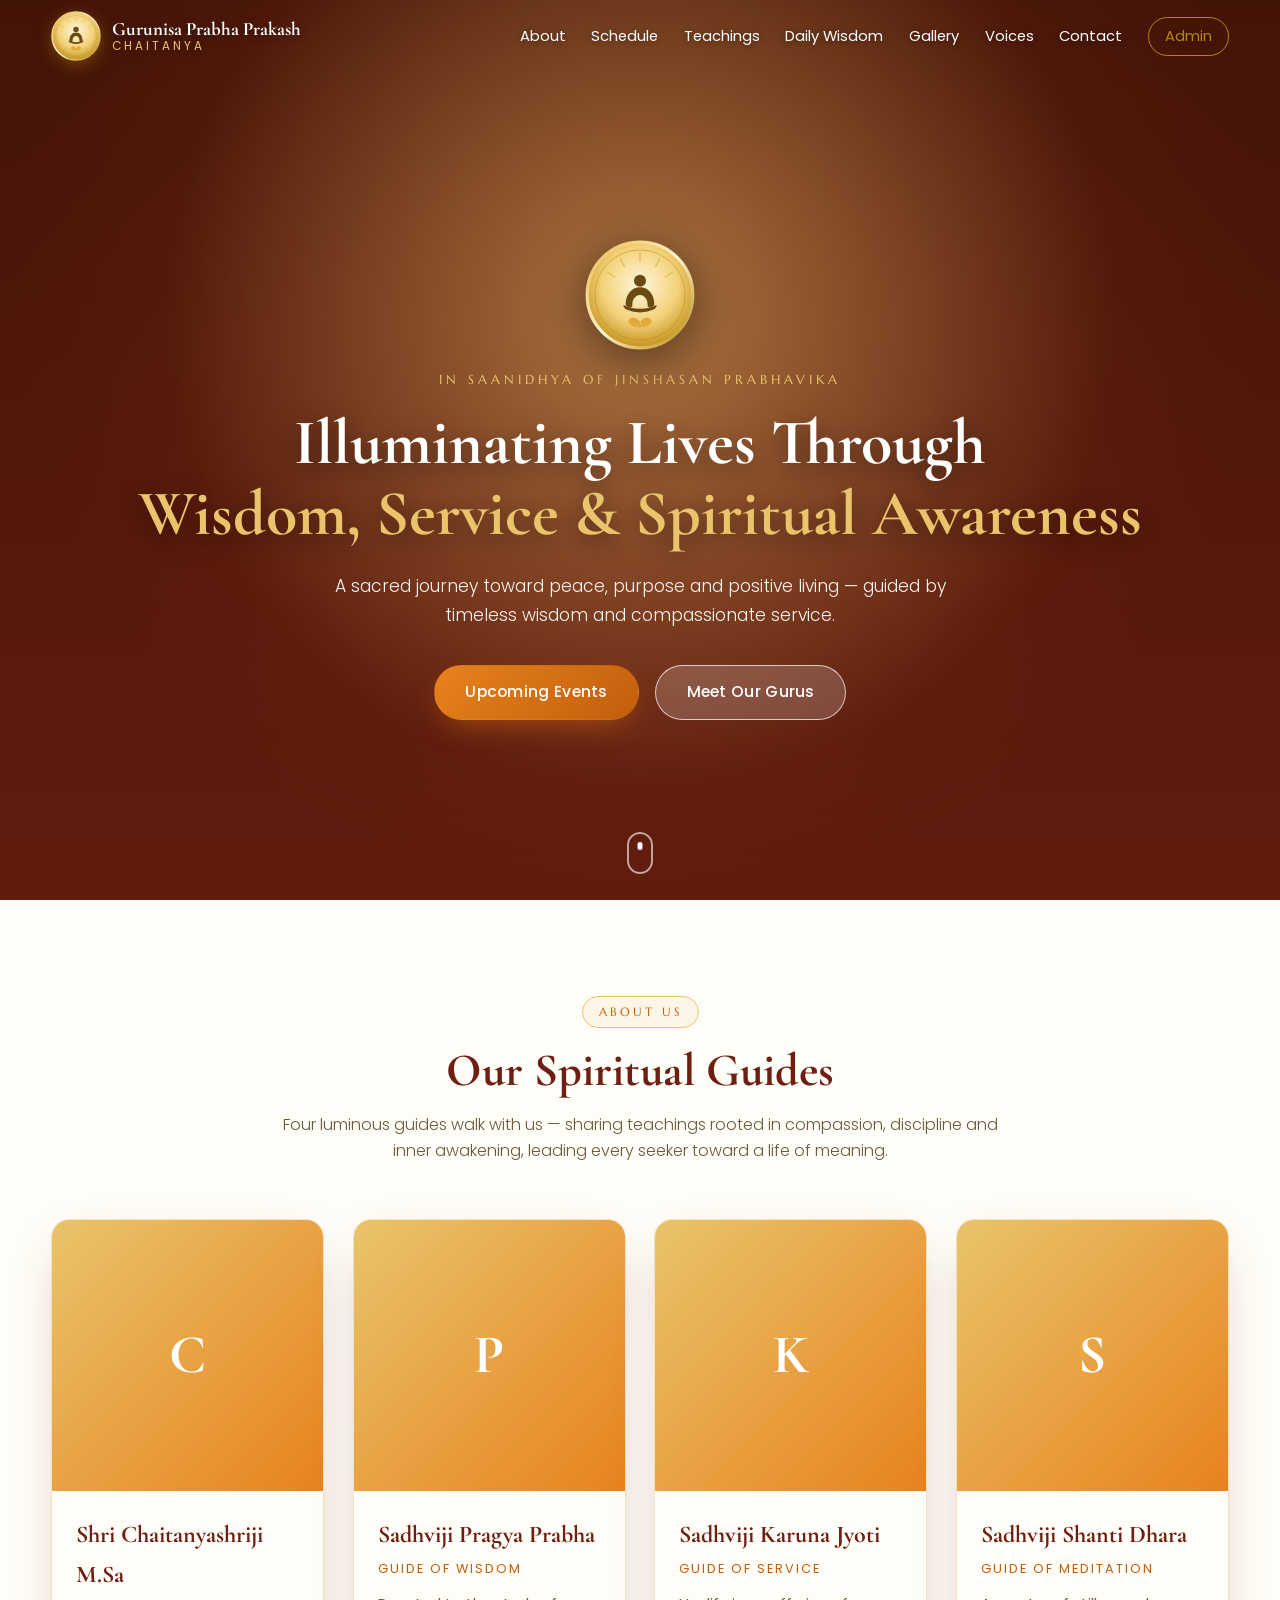
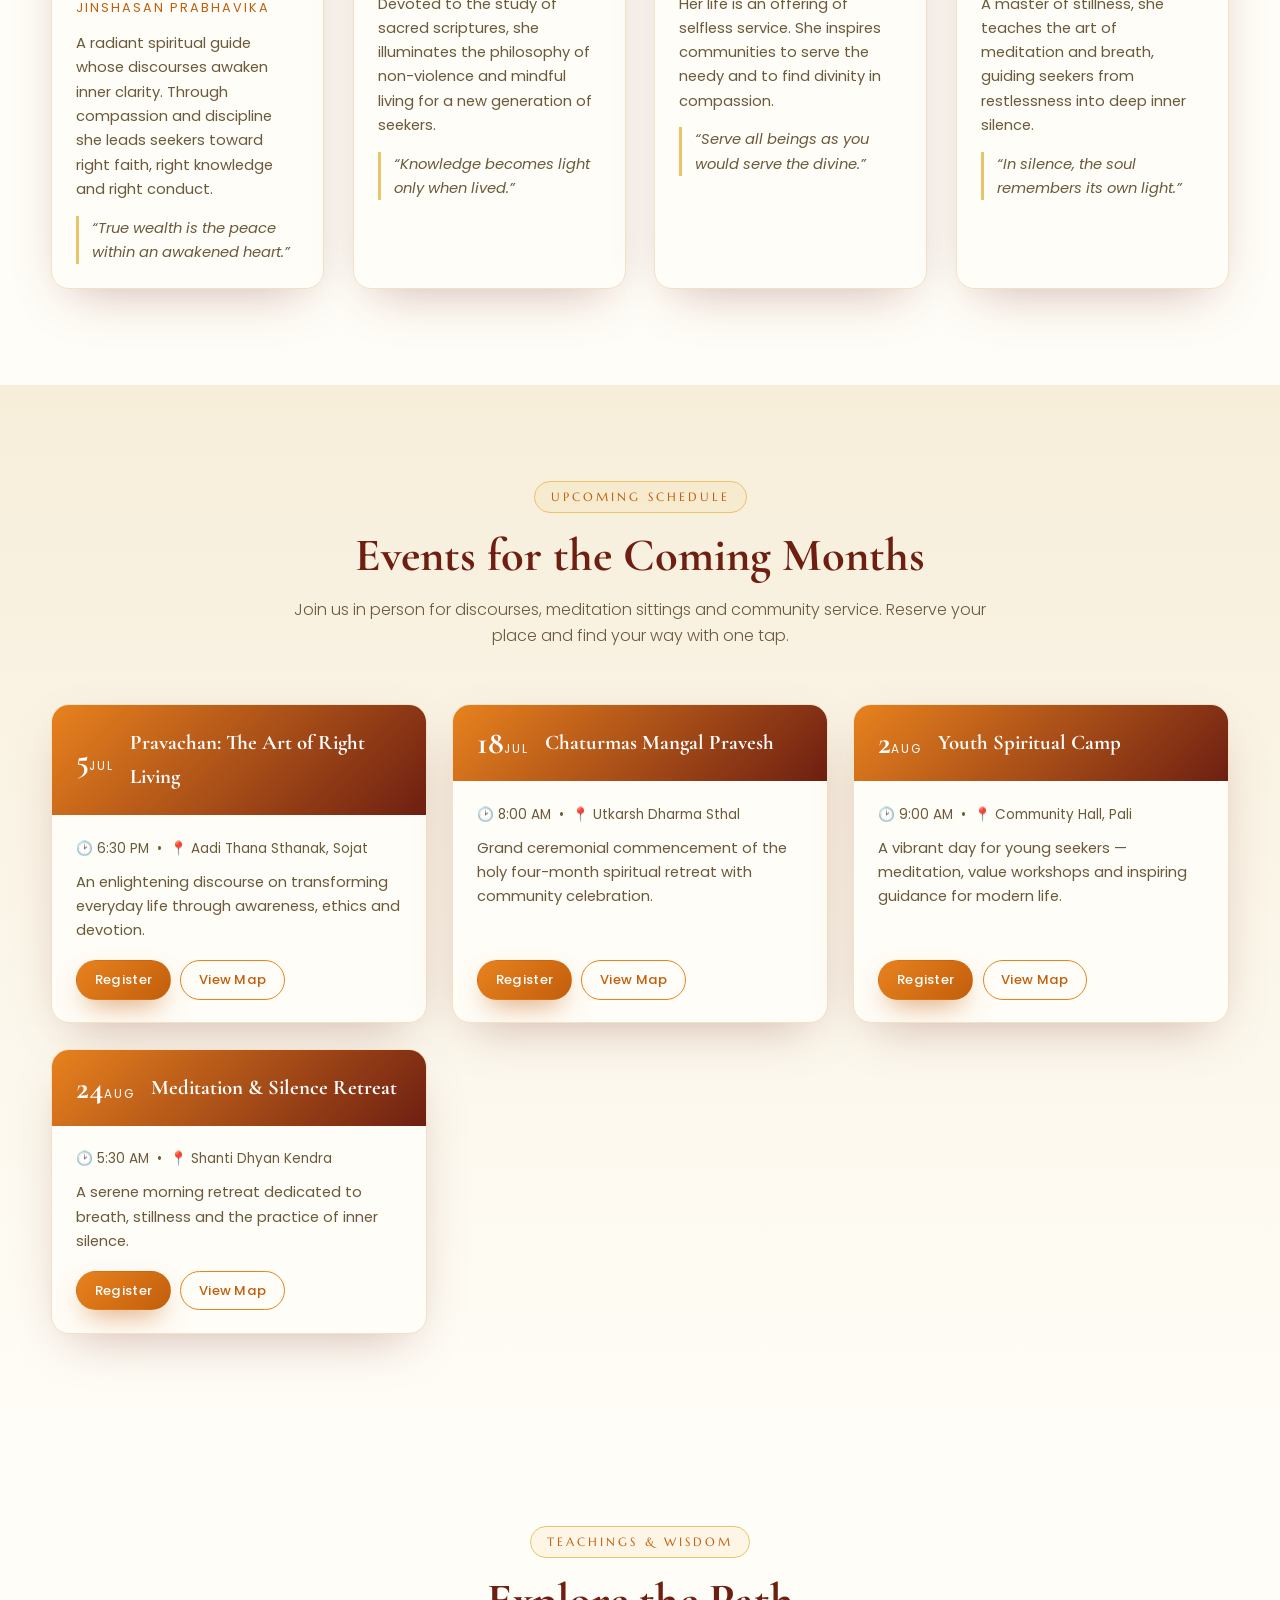
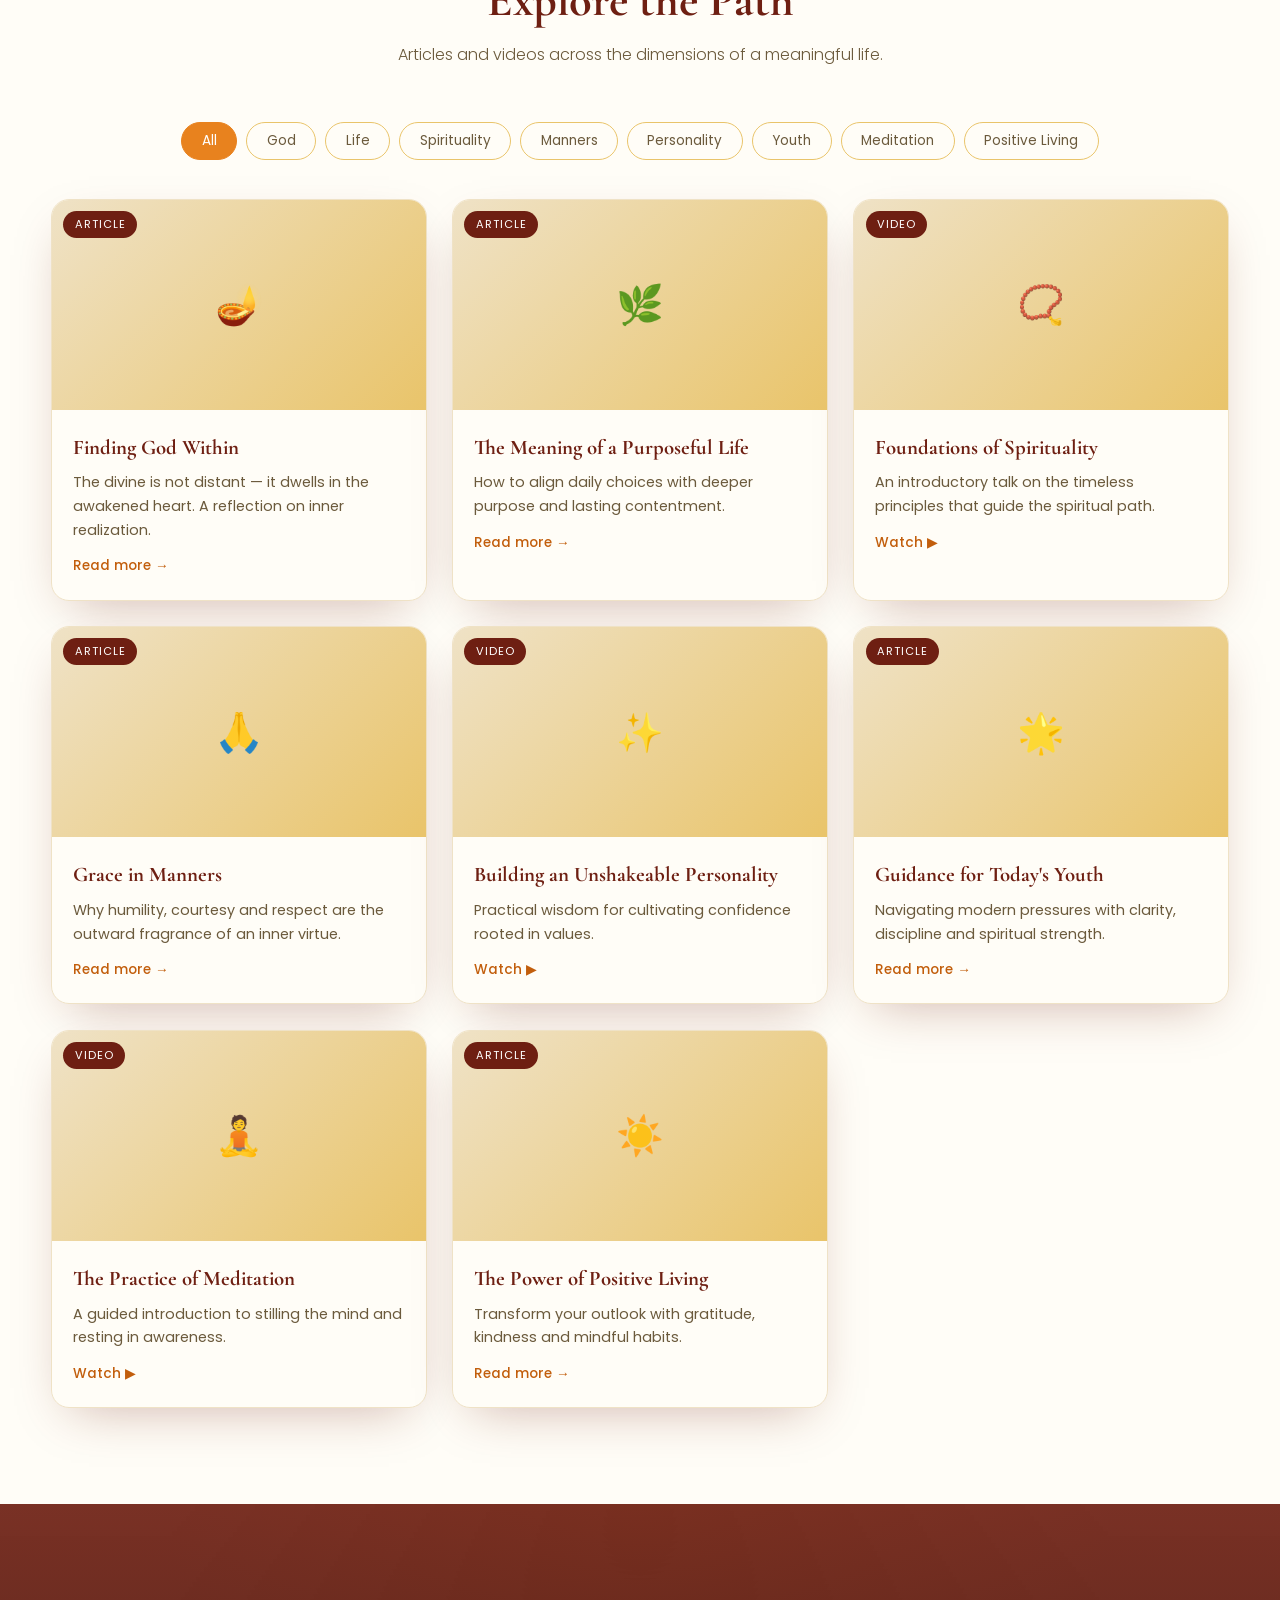
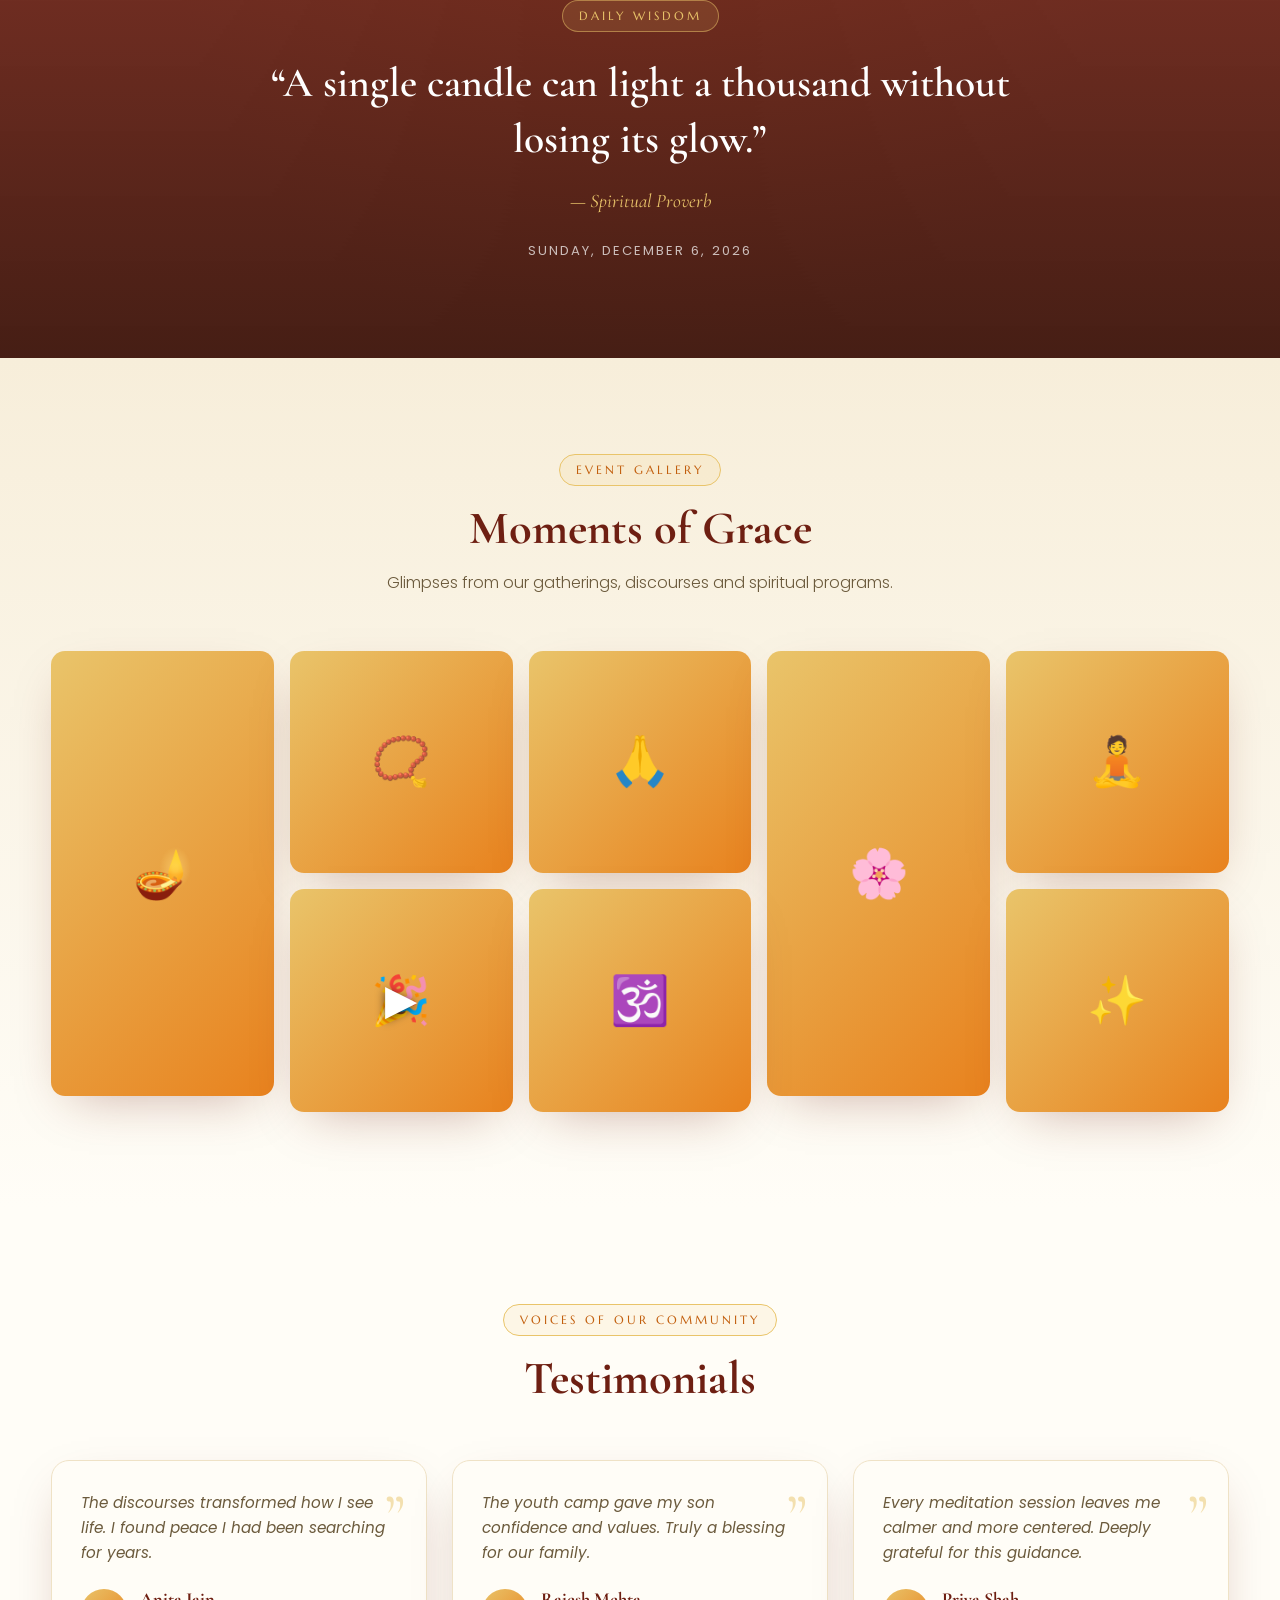
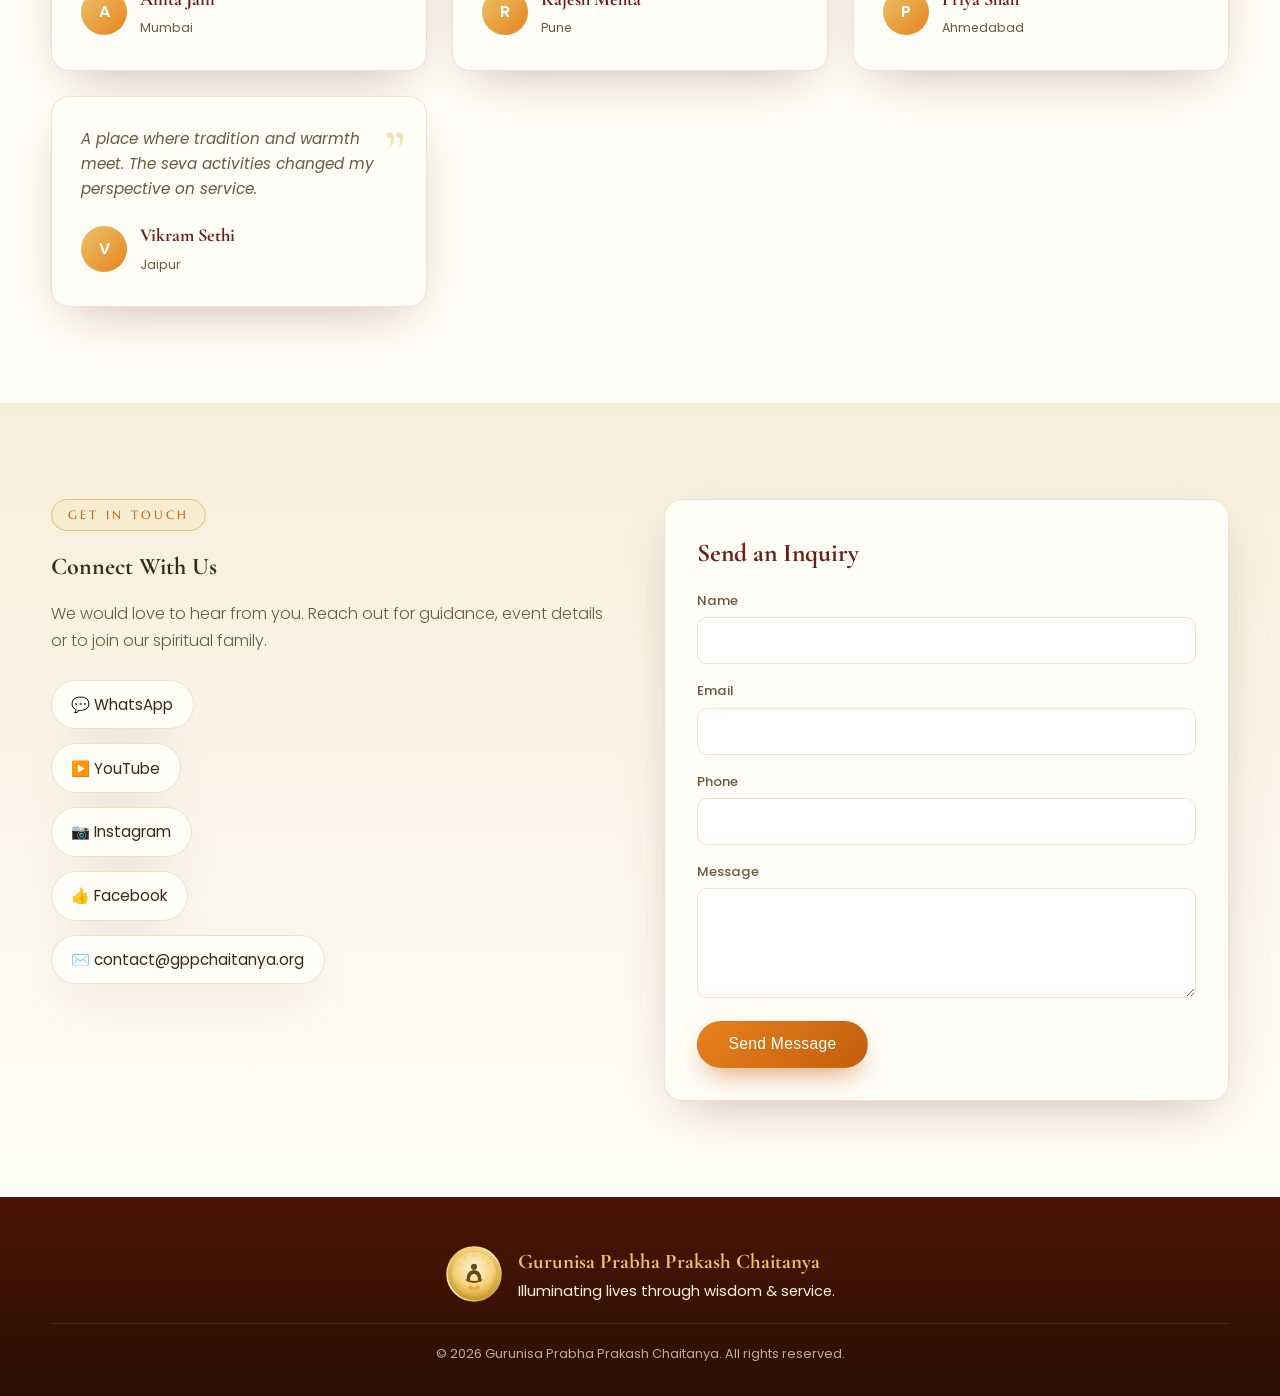
==== index.html @ d50ad59f "Build Gurunisa Prabha Prakash Chaitanya spiritual website Premium, mobile-responsive static site wit" ====
<!DOCTYPE html>
<html lang="en">
<head>
<meta charset="UTF-8" />
<meta name="viewport" content="width=device-width, initial-scale=1.0" />
<title>Gurunisa Prabha Prakash Chaitanya | Illuminating Lives Through Wisdom & Service</title>
<meta name="description" content="Gurunisa Prabha Prakash Chaitanya — a spiritual organization illuminating lives through wisdom, service and spiritual awareness. Discover teachings, events, daily wisdom and guidance." />
<meta name="keywords" content="spirituality, Jain, meditation, wisdom, teachings, Chaitanyashriji, spiritual guidance, daily wisdom, Chaturmas" />
<meta name="author" content="Gurunisa Prabha Prakash Chaitanya" />
<meta name="theme-color" content="#b8860b" />

<!-- Open Graph / SEO -->
<meta property="og:type" content="website" />
<meta property="og:title" content="Gurunisa Prabha Prakash Chaitanya" />
<meta property="og:description" content="Illuminating Lives Through Wisdom, Service & Spiritual Awareness." />
<meta property="og:image" content="assets/logo.svg" />
<link rel="canonical" href="https://example.org/" />
<link rel="icon" type="image/svg+xml" href="assets/logo.svg" />

<link rel="preconnect" href="https://fonts.googleapis.com" />
<link rel="preconnect" href="https://fonts.gstatic.com" crossorigin />
<link href="https://fonts.googleapis.com/css2?family=Cormorant+Garamond:wght@500;600;700&family=Marcellus&family=Poppins:wght@300;400;500;600&display=swap" rel="stylesheet" />
<link rel="stylesheet" href="css/style.css" />

<script type="application/ld+json">
{
  "@context": "https://schema.org",
  "@type": "Organization",
  "name": "Gurunisa Prabha Prakash Chaitanya",
  "description": "A spiritual organization illuminating lives through wisdom, service and spiritual awareness.",
  "url": "https://example.org/",
  "logo": "assets/logo.svg"
}
</script>
</head>
<body>

<!-- Decorative background -->
<div class="bg-rays" aria-hidden="true"></div>
<div class="bg-lotus" aria-hidden="true"></div>

<!-- ============ HEADER ============ -->
<header class="site-header" id="header">
  <div class="container header-inner">
    <a href="#hero" class="brand">
      <img src="assets/logo.svg" alt="Gurunisa Prabha Prakash Chaitanya logo" class="brand-logo" />
      <span class="brand-text">
        <strong>Gurunisa Prabha Prakash</strong>
        <em>Chaitanya</em>
      </span>
    </a>
    <nav class="main-nav" id="nav">
      <a href="#about">About</a>
      <a href="#schedule">Schedule</a>
      <a href="#teachings">Teachings</a>
      <a href="#wisdom">Daily Wisdom</a>
      <a href="#gallery">Gallery</a>
      <a href="#testimonials">Voices</a>
      <a href="#contact">Contact</a>
      <a href="admin.html" class="nav-admin">Admin</a>
    </nav>
    <button class="nav-toggle" id="navToggle" aria-label="Toggle menu">
      <span></span><span></span><span></span>
    </button>
  </div>
</header>

<!-- ============ HERO ============ -->
<section class="hero" id="hero">
  <div class="hero-overlay"></div>
  <div class="container hero-content reveal">
    <img src="assets/logo.svg" alt="" class="hero-logo" aria-hidden="true" />
    <p class="hero-eyebrow">In Saanidhya of Jinshasan Prabhavika</p>
    <h1 class="hero-title">Illuminating Lives Through<br><span>Wisdom, Service &amp; Spiritual Awareness</span></h1>
    <p class="hero-sub">A sacred journey toward peace, purpose and positive living — guided by timeless wisdom and compassionate service.</p>
    <div class="hero-actions">
      <a href="#schedule" class="btn btn-primary">Upcoming Events</a>
      <a href="#about" class="btn btn-ghost">Meet Our Gurus</a>
    </div>
  </div>
  <div class="hero-scroll" aria-hidden="true"><span></span></div>
</section>

<!-- ============ ABOUT ============ -->
<section class="section" id="about">
  <div class="container">
    <div class="section-head reveal">
      <span class="kicker">About Us</span>
      <h2>Our Spiritual Guides</h2>
      <p class="lead">Four luminous guides walk with us — sharing teachings rooted in compassion, discipline and inner awakening, leading every seeker toward a life of meaning.</p>
    </div>
    <div class="guru-grid" id="guruGrid"><!-- injected by JS --></div>
  </div>
</section>

<!-- ============ SCHEDULE ============ -->
<section class="section section-alt" id="schedule">
  <div class="container">
    <div class="section-head reveal">
      <span class="kicker">Upcoming Schedule</span>
      <h2>Events for the Coming Months</h2>
      <p class="lead">Join us in person for discourses, meditation sittings and community service. Reserve your place and find your way with one tap.</p>
    </div>
    <div class="event-grid" id="eventGrid"><!-- injected by JS --></div>
  </div>
</section>

<!-- ============ TEACHINGS ============ -->
<section class="section" id="teachings">
  <div class="container">
    <div class="section-head reveal">
      <span class="kicker">Teachings &amp; Wisdom</span>
      <h2>Explore the Path</h2>
      <p class="lead">Articles and videos across the dimensions of a meaningful life.</p>
    </div>
    <div class="topic-chips" id="topicChips"></div>
    <div class="teaching-grid" id="teachingGrid"><!-- injected by JS --></div>
  </div>
</section>

<!-- ============ DAILY WISDOM ============ -->
<section class="section daily-wisdom" id="wisdom">
  <div class="container reveal">
    <span class="kicker centered">Daily Wisdom</span>
    <blockquote id="dailyQuote" class="quote">
      <p id="quoteText">“The mind is everything. What you think, you become.”</p>
      <cite id="quoteAuthor">— Lord Mahavira</cite>
    </blockquote>
    <p class="quote-date" id="quoteDate"></p>
  </div>
</section>

<!-- ============ GALLERY ============ -->
<section class="section section-alt" id="gallery">
  <div class="container">
    <div class="section-head reveal">
      <span class="kicker">Event Gallery</span>
      <h2>Moments of Grace</h2>
      <p class="lead">Glimpses from our gatherings, discourses and spiritual programs.</p>
    </div>
    <div class="gallery-grid" id="galleryGrid"><!-- injected by JS --></div>
  </div>
</section>

<!-- ============ TESTIMONIALS ============ -->
<section class="section" id="testimonials">
  <div class="container">
    <div class="section-head reveal">
      <span class="kicker">Voices of Our Community</span>
      <h2>Testimonials</h2>
    </div>
    <div class="testi-grid" id="testiGrid"><!-- injected by JS --></div>
  </div>
</section>

<!-- ============ CONTACT ============ -->
<section class="section section-alt" id="contact">
  <div class="container contact-wrap">
    <div class="contact-info reveal">
      <span class="kicker">Get in Touch</span>
      <h2>Connect With Us</h2>
      <p class="lead">We would love to hear from you. Reach out for guidance, event details or to join our spiritual family.</p>
      <ul class="contact-links">
        <li><a href="https://wa.me/910000000000" target="_blank" rel="noopener">💬 WhatsApp</a></li>
        <li><a href="https://youtube.com/" target="_blank" rel="noopener">▶️ YouTube</a></li>
        <li><a href="https://instagram.com/" target="_blank" rel="noopener">📷 Instagram</a></li>
        <li><a href="https://facebook.com/" target="_blank" rel="noopener">👍 Facebook</a></li>
        <li><a href="mailto:contact@gppchaitanya.org">✉️ contact@gppchaitanya.org</a></li>
      </ul>
    </div>
    <form class="contact-form reveal" id="contactForm">
      <h3>Send an Inquiry</h3>
      <label>Name<input type="text" name="name" required /></label>
      <label>Email<input type="email" name="email" required /></label>
      <label>Phone<input type="tel" name="phone" /></label>
      <label>Message<textarea name="message" rows="4" required></textarea></label>
      <button type="submit" class="btn btn-primary">Send Message</button>
      <p class="form-note" id="formNote" hidden>🙏 Thank you — your message has been noted.</p>
    </form>
  </div>
</section>

<!-- ============ FOOTER ============ -->
<footer class="site-footer">
  <div class="container footer-inner">
    <div class="footer-brand">
      <img src="assets/logo.svg" alt="" class="footer-logo" />
      <p><strong>Gurunisa Prabha Prakash Chaitanya</strong><br>Illuminating lives through wisdom &amp; service.</p>
    </div>
    <p class="footer-copy">© <span id="year"></span> Gurunisa Prabha Prakash Chaitanya. All rights reserved.</p>
  </div>
</footer>

<script src="js/data.js"></script>
<script src="js/main.js"></script>
</body>
</html>
---- css/style.css ----
:root{
  --saffron:#e8821e;
  --saffron-deep:#c25e0c;
  --gold:#b8860b;
  --gold-light:#e9c46a;
  --ivory:#fffdf7;
  --cream:#f7eeda;
  --cream-deep:#efe2c6;
  --ink:#3a2c14;
  --ink-soft:#6b5a3c;
  --maroon:#6e1f12;
  --shadow:0 18px 50px -20px rgba(110,31,18,.35);
  --radius:18px;
  --maxw:1180px;
}
*{box-sizing:border-box;margin:0;padding:0}
html{scroll-behavior:smooth}
body{
  font-family:'Poppins',sans-serif;
  color:var(--ink);
  background:var(--ivory);
  line-height:1.65;
  overflow-x:hidden;
}
h1,h2,h3,.brand-text strong,cite{font-family:'Cormorant Garamond',serif}
.kicker{font-family:'Marcellus',serif}
img{max-width:100%;display:block}
a{color:inherit;text-decoration:none}
.container{width:min(var(--maxw),92%);margin-inline:auto}

/* decorative backgrounds */
.bg-rays{position:fixed;inset:0;z-index:-2;pointer-events:none;
  background:
    radial-gradient(circle at 50% -10%, rgba(233,196,106,.30), transparent 55%),
    conic-gradient(from 0deg at 50% 0%, rgba(232,130,30,.05) 0deg, transparent 12deg, rgba(232,130,30,.05) 24deg, transparent 36deg, rgba(232,130,30,.05) 48deg, transparent 60deg);
}
.bg-lotus{position:fixed;inset:0;z-index:-2;pointer-events:none;opacity:.5;
  background-image:radial-gradient(circle at 1px 1px, rgba(184,134,11,.12) 1px, transparent 0);
  background-size:34px 34px;}

/* buttons */
.btn{display:inline-block;padding:.85rem 1.9rem;border-radius:50px;font-weight:500;
  letter-spacing:.3px;transition:.3s;cursor:pointer;border:1.5px solid transparent;font-size:.98rem}
.btn-primary{background:linear-gradient(135deg,var(--saffron),var(--saffron-deep));
  color:#fff;box-shadow:0 12px 28px -10px rgba(194,94,12,.7)}
.btn-primary:hover{transform:translateY(-3px);box-shadow:0 18px 34px -10px rgba(194,94,12,.8)}
.btn-ghost{background:rgba(255,255,255,.18);color:#fff;border-color:rgba(255,255,255,.7);backdrop-filter:blur(4px)}
.btn-ghost:hover{background:#fff;color:var(--saffron-deep)}
.btn-small{padding:.5rem 1.1rem;font-size:.82rem}

/* header */
.site-header{position:fixed;top:0;left:0;right:0;z-index:50;transition:.35s;
  background:rgba(255,253,247,.0)}
.site-header.scrolled{background:rgba(255,253,247,.92);box-shadow:0 6px 24px -14px rgba(110,31,18,.4);backdrop-filter:blur(10px)}
.header-inner{display:flex;align-items:center;justify-content:space-between;padding:.7rem 0}
.brand{display:flex;align-items:center;gap:.7rem}
.brand-logo{width:50px;height:50px;filter:drop-shadow(0 4px 8px rgba(184,134,11,.4))}
.brand-text{display:flex;flex-direction:column;line-height:1.05;color:var(--ink)}
.site-header:not(.scrolled) .brand-text{color:#fff;text-shadow:0 2px 8px rgba(0,0,0,.4)}
.brand-text strong{font-size:1.18rem;font-weight:700}
.brand-text em{font-style:normal;font-size:.74rem;letter-spacing:3px;text-transform:uppercase;color:var(--gold)}
.site-header:not(.scrolled) .brand-text em{color:var(--gold-light)}
.main-nav{display:flex;gap:1.6rem;align-items:center}
.main-nav a{font-size:.92rem;font-weight:400;position:relative;color:var(--ink)}
.site-header:not(.scrolled) .main-nav a{color:#fff;text-shadow:0 1px 6px rgba(0,0,0,.45)}
.main-nav a:not(.nav-admin)::after{content:"";position:absolute;left:0;bottom:-5px;width:0;height:2px;background:var(--saffron);transition:.3s}
.main-nav a:hover::after{width:100%}
.nav-admin{padding:.4rem 1rem;border:1.5px solid var(--gold);border-radius:40px;color:var(--gold)!important}
.nav-toggle{display:none;flex-direction:column;gap:5px;background:none;border:none;cursor:pointer;padding:6px}
.nav-toggle span{width:26px;height:2px;background:var(--ink);transition:.3s}
.site-header:not(.scrolled) .nav-toggle span{background:#fff}

/* hero */
.hero{position:relative;min-height:100vh;display:flex;align-items:center;justify-content:center;text-align:center;color:#fff;overflow:hidden;
  background:
    linear-gradient(180deg,rgba(60,18,8,.55),rgba(110,31,18,.65)),
    radial-gradient(circle at 50% 30%, #8a3410, #4a1606 70%);
}
.hero-overlay{position:absolute;inset:0;
  background:radial-gradient(circle at 50% 35%, rgba(255,210,120,.45), transparent 55%);
  mix-blend-mode:screen;animation:glow 6s ease-in-out infinite alternate}
@keyframes glow{from{opacity:.6}to{opacity:1}}
.hero-content{position:relative;z-index:2;padding-top:60px}
.hero-logo{width:110px;height:110px;margin:0 auto 1.2rem;animation:floaty 5s ease-in-out infinite;filter:drop-shadow(0 10px 24px rgba(0,0,0,.5))}
@keyframes floaty{0%,100%{transform:translateY(0)}50%{transform:translateY(-12px)}}
.hero-eyebrow{font-family:'Marcellus',serif;letter-spacing:4px;text-transform:uppercase;font-size:.8rem;color:var(--gold-light);margin-bottom:1rem}
.hero-title{font-size:clamp(2.1rem,5.4vw,4rem);font-weight:700;line-height:1.12;text-shadow:0 6px 26px rgba(0,0,0,.5)}
.hero-title span{color:var(--gold-light)}
.hero-sub{max-width:640px;margin:1.4rem auto 2.2rem;font-weight:300;font-size:1.08rem;opacity:.95}
.hero-actions{display:flex;gap:1rem;justify-content:center;flex-wrap:wrap}
.hero-scroll{position:absolute;bottom:26px;left:50%;transform:translateX(-50%);width:26px;height:42px;border:2px solid rgba(255,255,255,.6);border-radius:20px}
.hero-scroll span{position:absolute;top:8px;left:50%;transform:translateX(-50%);width:5px;height:8px;background:#fff;border-radius:3px;animation:scroll 1.6s infinite}
@keyframes scroll{0%{opacity:1;top:8px}100%{opacity:0;top:24px}}

/* sections */
.section{padding:6rem 0}
.section-alt{background:linear-gradient(180deg,var(--cream),var(--ivory))}
.section-head{text-align:center;max-width:720px;margin:0 auto 3.4rem}
.kicker{display:inline-block;letter-spacing:3px;text-transform:uppercase;font-size:.78rem;color:var(--saffron-deep);
  padding:.3rem 1rem;border:1px solid var(--gold-light);border-radius:40px;margin-bottom:1rem;background:rgba(233,196,106,.12)}
.kicker.centered{display:block;width:max-content;margin-inline:auto}
.section-head h2,.daily-wisdom h2{font-size:clamp(2rem,4vw,2.9rem);color:var(--maroon);line-height:1.15}
.lead{color:var(--ink-soft);margin-top:.9rem;font-weight:300}

/* gurus */
.guru-grid{display:grid;grid-template-columns:repeat(auto-fit,minmax(250px,1fr));gap:1.8rem}
.guru-card{background:var(--ivory);border:1px solid var(--cream-deep);border-radius:var(--radius);overflow:hidden;box-shadow:var(--shadow);transition:.4s}
.guru-card:hover{transform:translateY(-8px)}
.guru-photo{aspect-ratio:1/1;background:linear-gradient(135deg,var(--gold-light),var(--saffron));display:flex;align-items:center;justify-content:center;color:#fff;font-family:'Cormorant Garamond',serif;font-size:3.4rem;font-weight:700}
.guru-photo img{width:100%;height:100%;object-fit:cover}
.guru-body{padding:1.5rem}
.guru-body h3{font-size:1.5rem;color:var(--maroon)}
.guru-role{font-size:.8rem;letter-spacing:2px;text-transform:uppercase;color:var(--saffron-deep);margin:.2rem 0 .8rem}
.guru-body p{font-size:.92rem;color:var(--ink-soft)}
.guru-teaching{margin-top:.9rem;font-style:italic;color:var(--gold);border-left:3px solid var(--gold-light);padding-left:.8rem;font-size:.9rem}

/* events */
.event-grid{display:grid;grid-template-columns:repeat(auto-fit,minmax(290px,1fr));gap:1.6rem}
.event-card{background:var(--ivory);border-radius:var(--radius);box-shadow:var(--shadow);overflow:hidden;display:flex;flex-direction:column;border:1px solid var(--cream-deep);transition:.4s}
.event-card:hover{transform:translateY(-6px)}
.event-top{background:linear-gradient(135deg,var(--saffron),var(--maroon));color:#fff;padding:1.3rem 1.5rem;display:flex;align-items:center;gap:1rem}
.event-date{text-align:center;line-height:1;flex:0 0 auto}
.event-date .d{font-size:2rem;font-weight:700;font-family:'Cormorant Garamond',serif}
.event-date .m{font-size:.74rem;letter-spacing:2px;text-transform:uppercase}
.event-top h3{font-size:1.3rem}
.event-body{padding:1.4rem 1.5rem;flex:1;display:flex;flex-direction:column;gap:.6rem}
.event-meta{font-size:.85rem;color:var(--ink-soft)}
.event-body p{font-size:.92rem;color:var(--ink-soft);flex:1}
.event-actions{display:flex;gap:.6rem;flex-wrap:wrap;margin-top:.5rem}
.event-actions .btn-ghost{background:transparent;color:var(--saffron-deep);border-color:var(--saffron)}
.event-actions .btn-ghost:hover{background:var(--saffron);color:#fff}

/* teachings */
.topic-chips{display:flex;flex-wrap:wrap;gap:.6rem;justify-content:center;margin-bottom:2.4rem}
.topic-chips button{padding:.5rem 1.2rem;border-radius:40px;border:1.5px solid var(--gold-light);background:transparent;color:var(--ink-soft);cursor:pointer;font-family:'Poppins';font-size:.85rem;transition:.3s}
.topic-chips button.active,.topic-chips button:hover{background:var(--saffron);color:#fff;border-color:var(--saffron)}
.teaching-grid{display:grid;grid-template-columns:repeat(auto-fill,minmax(280px,1fr));gap:1.6rem}
.teaching-card{background:var(--ivory);border:1px solid var(--cream-deep);border-radius:var(--radius);overflow:hidden;box-shadow:var(--shadow);transition:.4s}
.teaching-card:hover{transform:translateY(-6px)}
.teaching-thumb{aspect-ratio:16/9;background:linear-gradient(135deg,var(--cream-deep),var(--gold-light));position:relative;display:flex;align-items:center;justify-content:center;font-size:2.4rem}
.teaching-thumb .tag{position:absolute;top:.7rem;left:.7rem;background:var(--maroon);color:#fff;font-size:.7rem;letter-spacing:1px;text-transform:uppercase;padding:.25rem .7rem;border-radius:20px}
.teaching-card .tb{padding:1.3rem}
.teaching-card h3{font-size:1.3rem;color:var(--maroon)}
.teaching-card p{font-size:.9rem;color:var(--ink-soft);margin-top:.4rem}
.teaching-card a.read{display:inline-block;margin-top:.8rem;color:var(--saffron-deep);font-size:.85rem;font-weight:500}

/* daily wisdom */
.daily-wisdom{text-align:center;background:
  linear-gradient(180deg,rgba(110,31,18,.92),rgba(60,18,8,.95)),
  radial-gradient(circle at 50% 0%, rgba(233,196,106,.4),transparent 60%);
  color:#fff}
.daily-wisdom .kicker{color:var(--gold-light);border-color:rgba(233,196,106,.5)}
.quote{max-width:780px;margin:1.4rem auto 0}
.quote p{font-family:'Cormorant Garamond',serif;font-size:clamp(1.6rem,3.4vw,2.6rem);line-height:1.35;font-weight:600}
.quote cite{display:block;margin-top:1.2rem;color:var(--gold-light);font-size:1.2rem}
.quote-date{margin-top:1.4rem;font-size:.82rem;letter-spacing:2px;text-transform:uppercase;opacity:.7}

/* gallery */
.gallery-grid{display:grid;grid-template-columns:repeat(auto-fill,minmax(200px,1fr));gap:1rem;grid-auto-flow:dense}
.gallery-item{position:relative;border-radius:14px;overflow:hidden;aspect-ratio:1/1;cursor:pointer;box-shadow:var(--shadow)}
.gallery-item.tall{grid-row:span 2;aspect-ratio:1/2}
.gallery-item img{width:100%;height:100%;object-fit:cover;transition:.5s}
.gallery-item:hover img{transform:scale(1.08)}
.gallery-item .cap{position:absolute;inset:auto 0 0 0;padding:.7rem;background:linear-gradient(transparent,rgba(60,18,8,.8));color:#fff;font-size:.8rem;opacity:0;transition:.3s}
.gallery-item:hover .cap{opacity:1}
.gallery-item .play{position:absolute;inset:0;display:flex;align-items:center;justify-content:center;font-size:2.6rem;color:#fff;text-shadow:0 2px 10px rgba(0,0,0,.6)}

/* testimonials */
.testi-grid{display:grid;grid-template-columns:repeat(auto-fit,minmax(290px,1fr));gap:1.6rem}
.testi-card{background:var(--ivory);border:1px solid var(--cream-deep);border-radius:var(--radius);padding:1.8rem;box-shadow:var(--shadow);position:relative}
.testi-card::before{content:"”";position:absolute;top:.2rem;right:1.2rem;font-family:'Cormorant Garamond',serif;font-size:4rem;color:var(--gold-light);opacity:.5}
.testi-card p{font-size:.95rem;color:var(--ink-soft);font-style:italic}
.testi-who{display:flex;align-items:center;gap:.8rem;margin-top:1.2rem}
.testi-avatar{width:46px;height:46px;border-radius:50%;background:linear-gradient(135deg,var(--gold-light),var(--saffron));display:flex;align-items:center;justify-content:center;color:#fff;font-weight:600}
.testi-who strong{display:block;color:var(--maroon);font-family:'Cormorant Garamond',serif;font-size:1.15rem}
.testi-who span{font-size:.78rem;color:var(--ink-soft)}

/* contact */
.contact-wrap{display:grid;grid-template-columns:1fr 1fr;gap:3rem;align-items:start}
.contact-links{list-style:none;margin-top:1.6rem;display:flex;flex-direction:column;gap:.9rem}
.contact-links a{display:inline-flex;align-items:center;gap:.6rem;padding:.7rem 1.2rem;background:var(--ivory);border:1px solid var(--cream-deep);border-radius:40px;box-shadow:var(--shadow);transition:.3s;width:max-content;font-size:.95rem}
.contact-links a:hover{transform:translateX(6px);color:var(--saffron-deep)}
.contact-form{background:var(--ivory);border:1px solid var(--cream-deep);border-radius:var(--radius);padding:2rem;box-shadow:var(--shadow)}
.contact-form h3{font-size:1.6rem;color:var(--maroon);margin-bottom:1rem}
.contact-form label{display:block;font-size:.82rem;color:var(--ink-soft);margin-bottom:1rem;font-weight:500}
.contact-form input,.contact-form textarea{width:100%;margin-top:.35rem;padding:.75rem .9rem;border:1px solid var(--cream-deep);border-radius:10px;font-family:'Poppins';font-size:.92rem;background:#fff}
.contact-form input:focus,.contact-form textarea:focus{outline:none;border-color:var(--saffron)}
.form-note{color:var(--saffron-deep);margin-top:.8rem;font-weight:500}

/* footer */
.site-footer{background:linear-gradient(180deg,#4a1606,#2c0d04);color:#f7eeda;padding:3rem 0 2rem}
.footer-inner{display:flex;flex-direction:column;align-items:center;gap:1.2rem;text-align:center}
.footer-brand{display:flex;align-items:center;gap:1rem}
.footer-logo{width:56px;height:56px}
.footer-brand p{font-size:.92rem;text-align:left}
.footer-brand strong{font-family:'Cormorant Garamond',serif;font-size:1.3rem;color:var(--gold-light)}
.footer-copy{font-size:.8rem;opacity:.7;border-top:1px solid rgba(247,238,218,.15);padding-top:1.2rem;width:100%}

/* reveal animation */
.reveal{opacity:0;transform:translateY(34px);transition:.8s cubic-bezier(.2,.7,.2,1)}
.reveal.in{opacity:1;transform:none}

/* responsive */
@media(max-width:860px){
  .main-nav{position:fixed;inset:0 0 0 auto;width:74%;max-width:320px;flex-direction:column;justify-content:center;
    background:var(--ivory);box-shadow:-10px 0 40px rgba(0,0,0,.2);transform:translateX(100%);transition:.4s;gap:1.6rem}
  .main-nav.open{transform:none}
  .main-nav a{color:var(--ink)!important;text-shadow:none!important;font-size:1.1rem}
  .nav-toggle{display:flex;z-index:60}
  .contact-wrap{grid-template-columns:1fr}
  .section{padding:4.2rem 0}
}
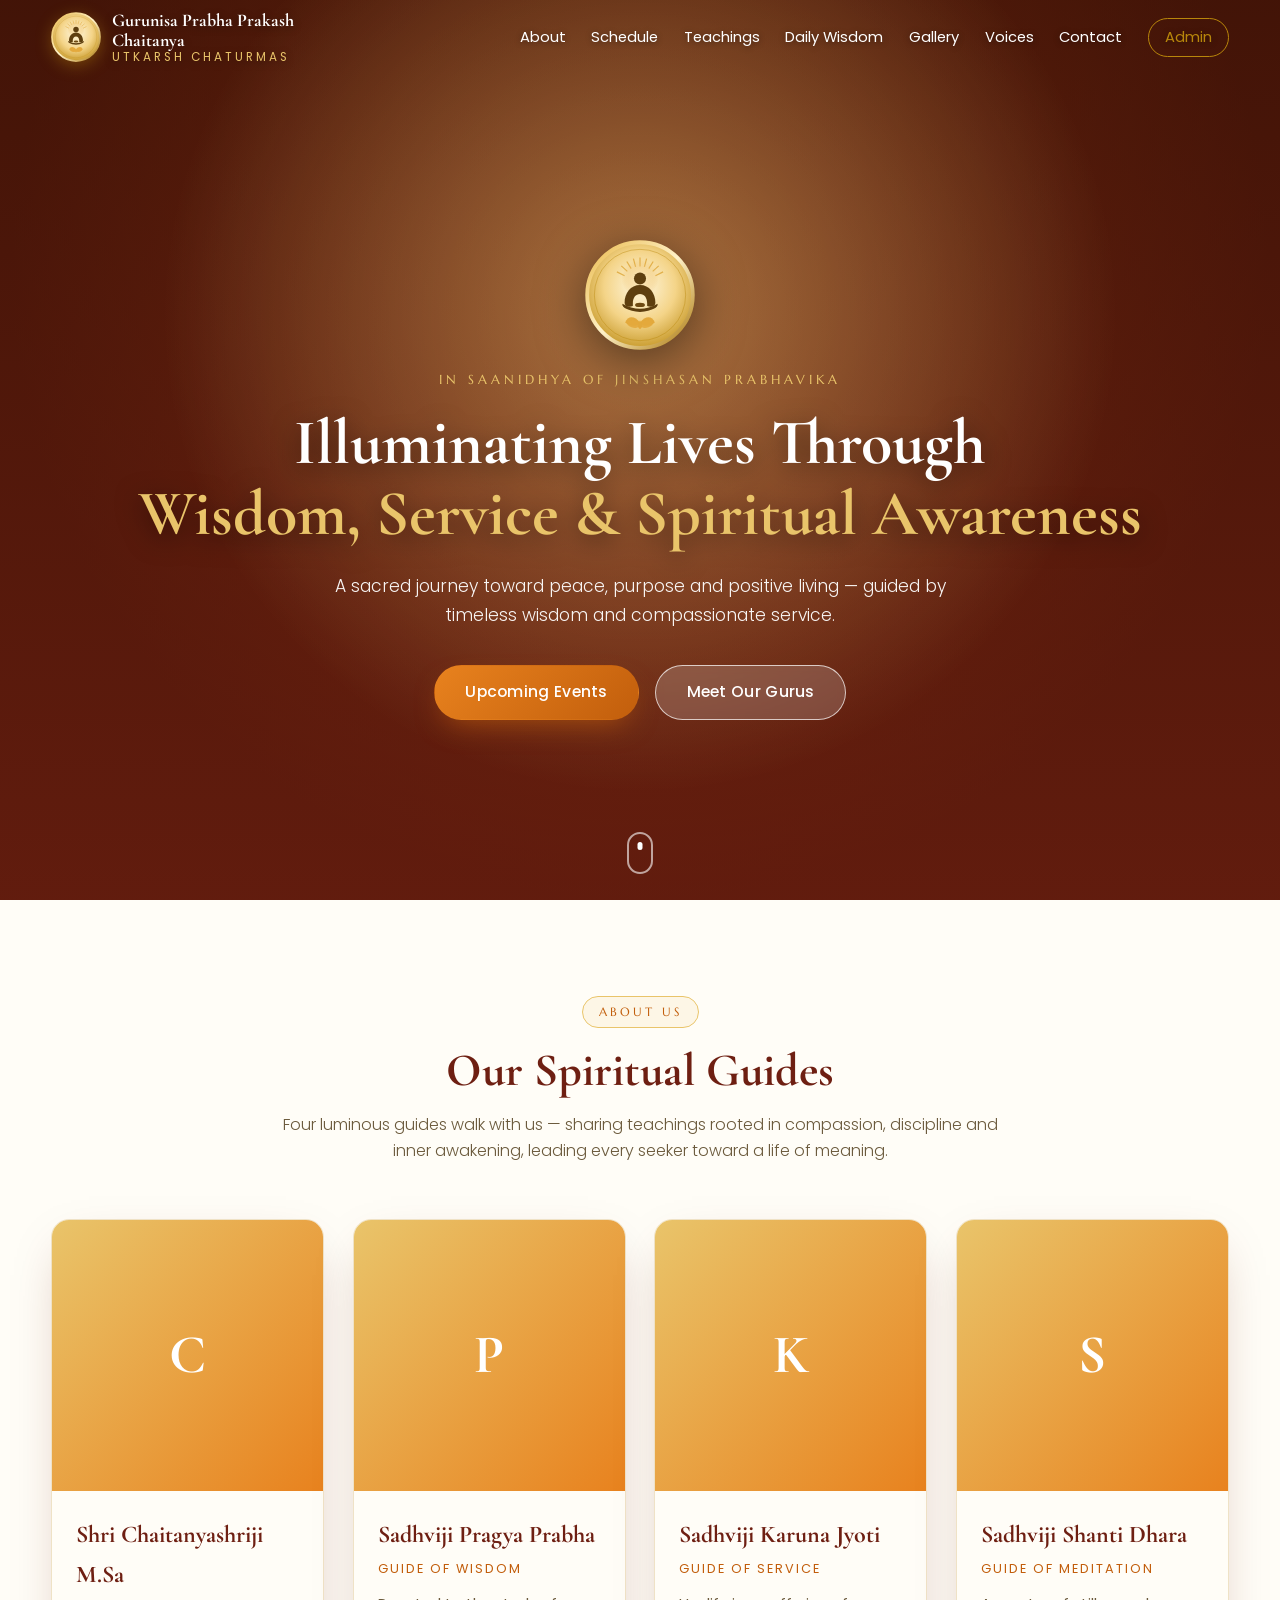
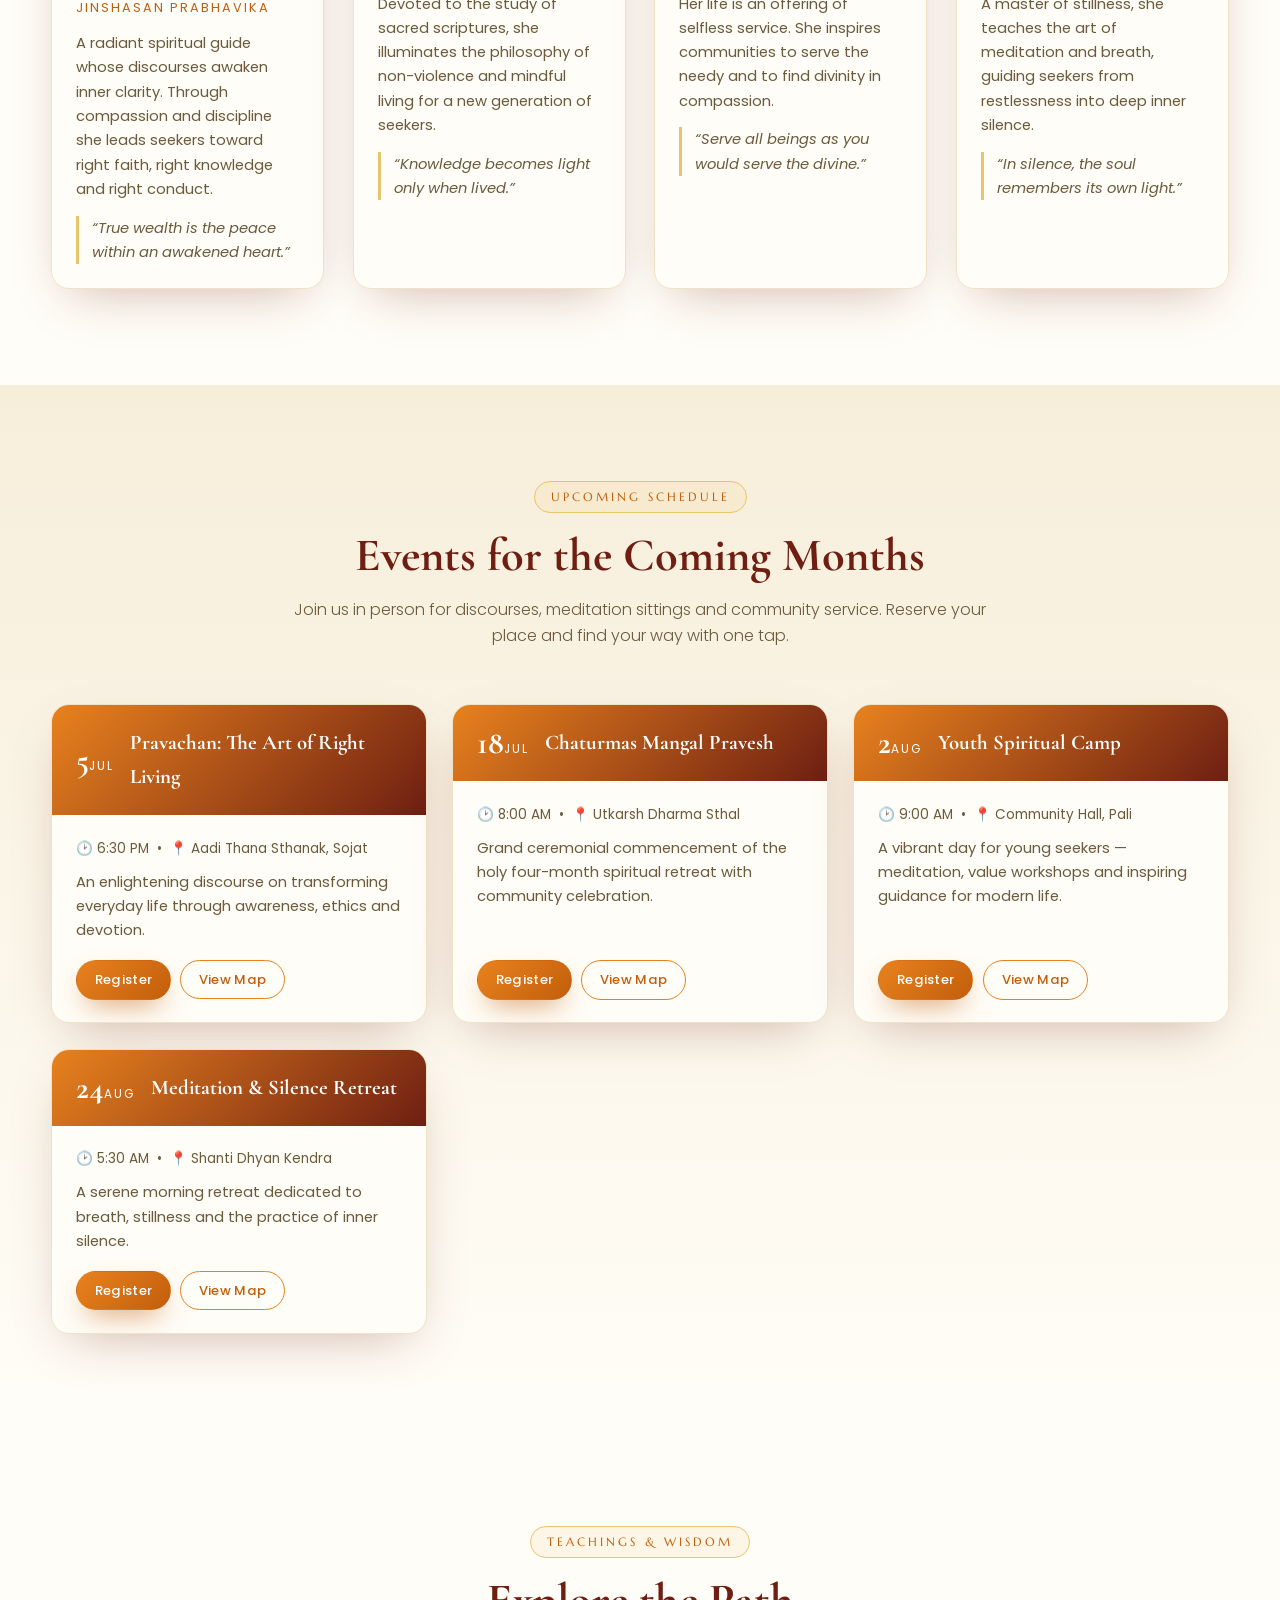
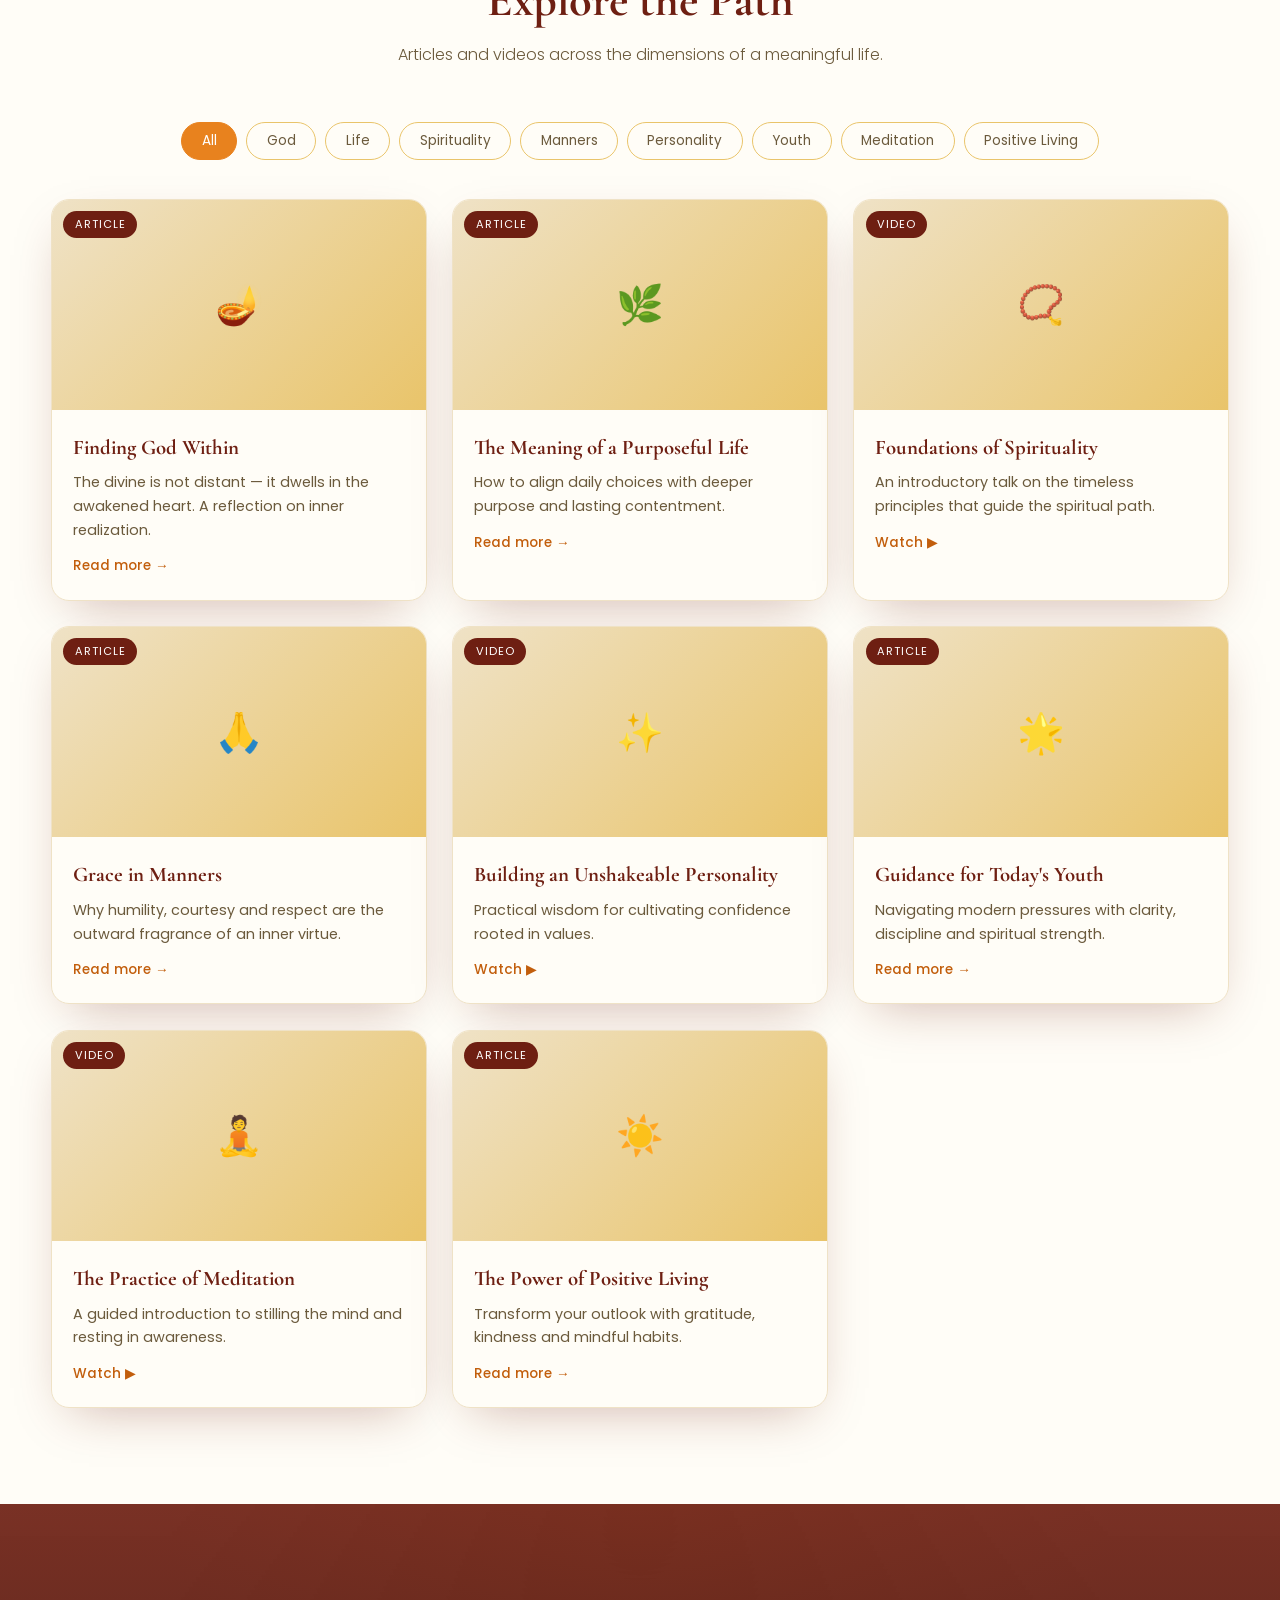
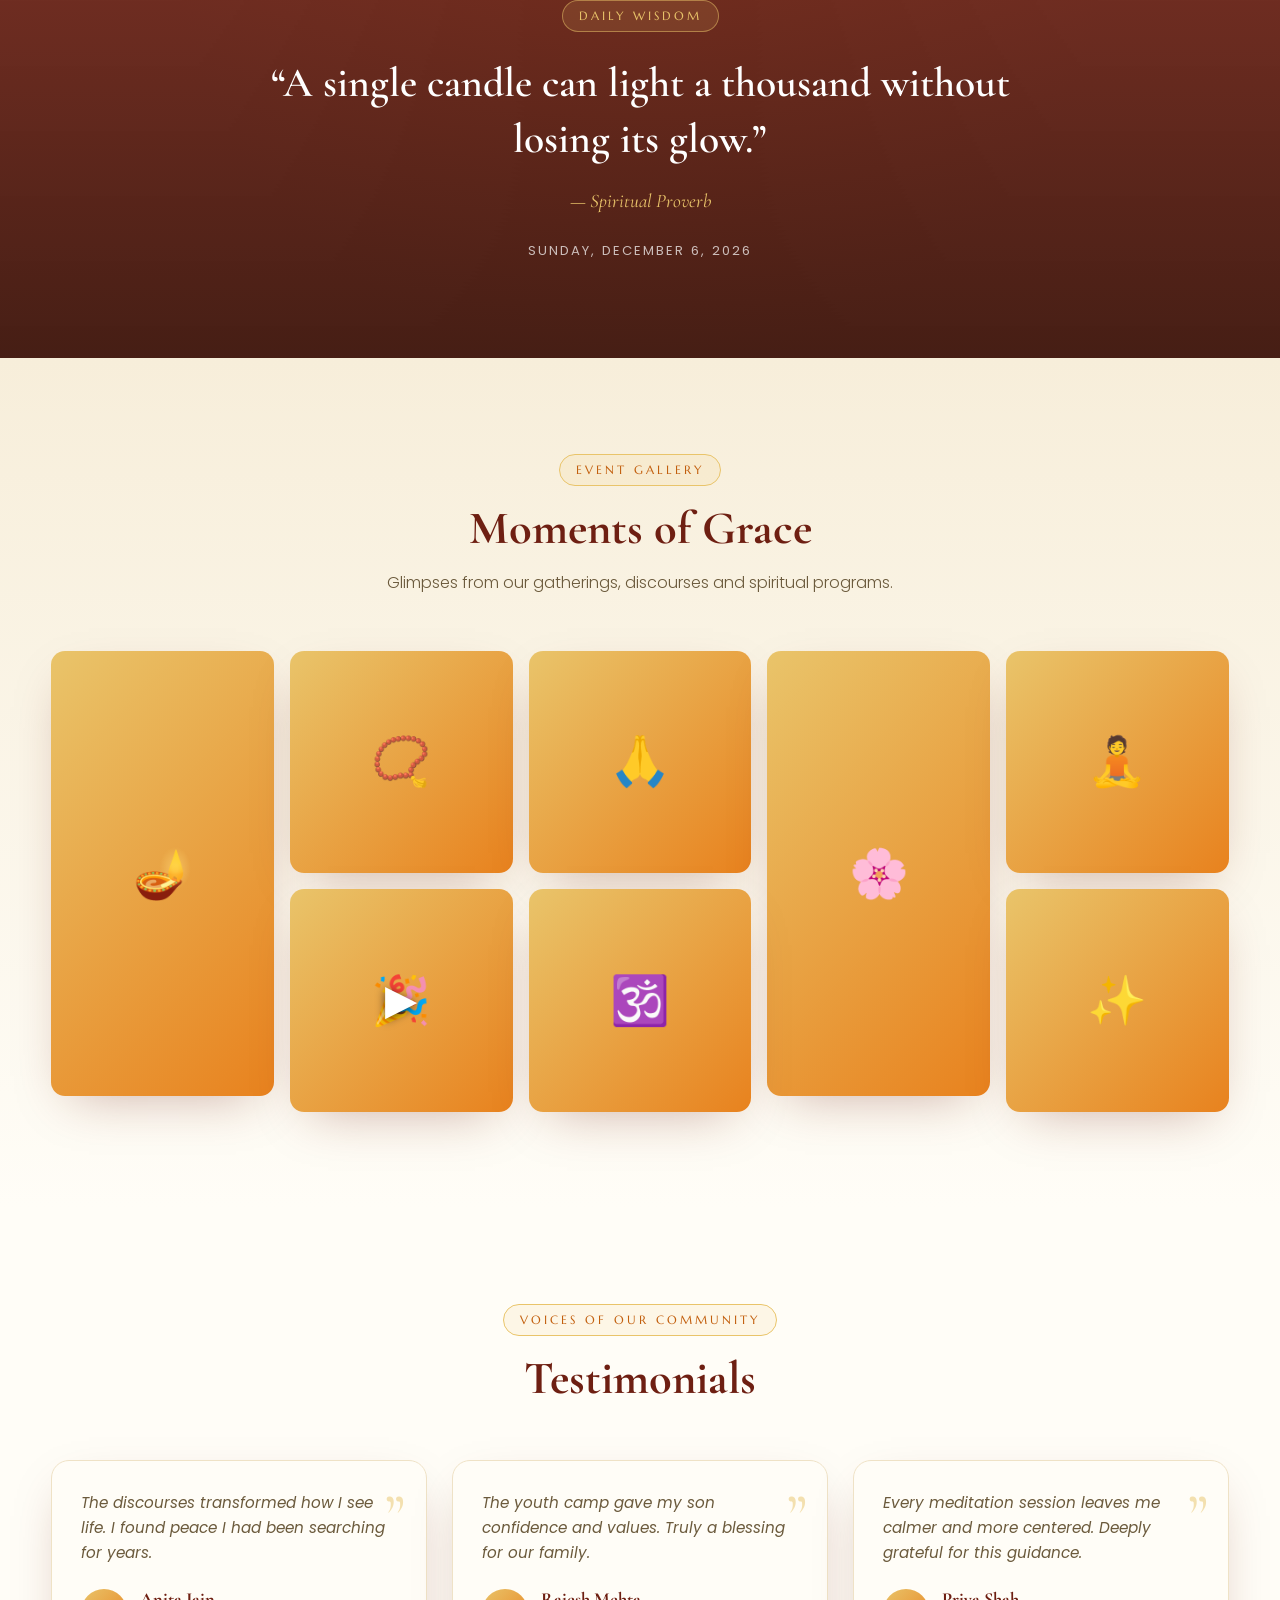
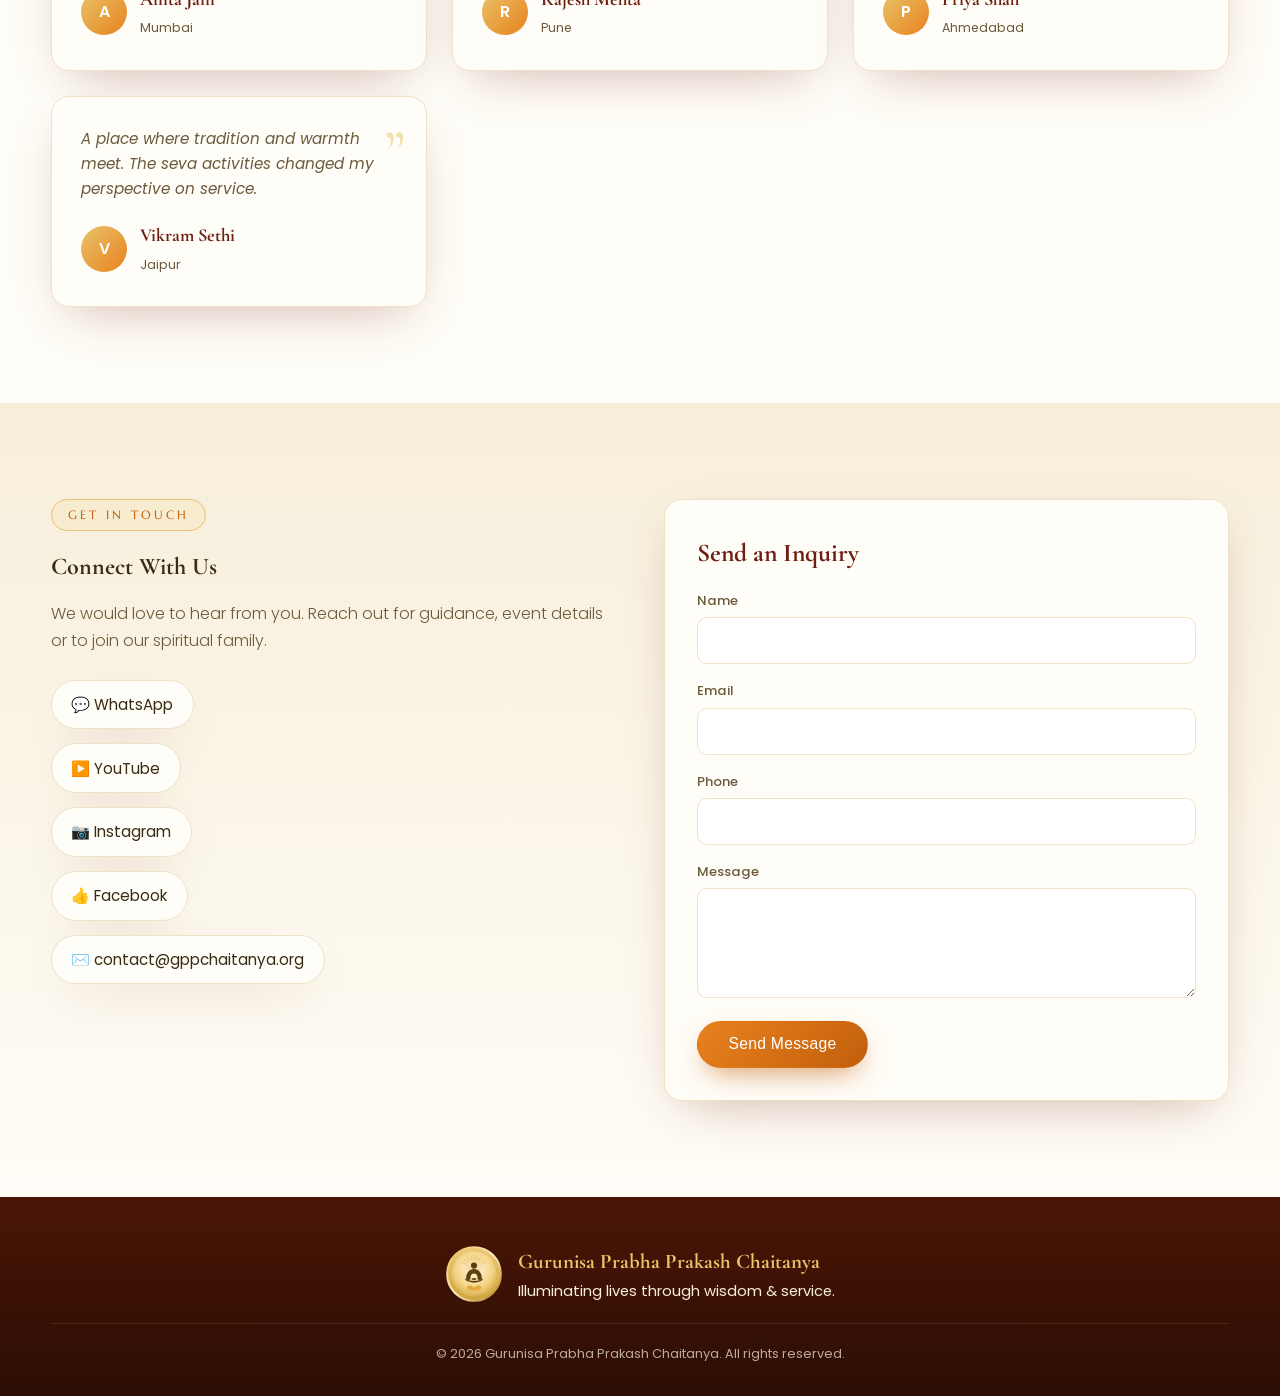
==== commit 21181698: "Show full name "Gurunisa Prabha Prakash Chaitanya" and support poster logo - Display the complete or" ====
--- a/index.html
+++ b/index.html
@@ -43,10 +43,10 @@
 <header class="site-header" id="header">
   <div class="container header-inner">
     <a href="#hero" class="brand">
-      <img src="assets/logo.svg" alt="Gurunisa Prabha Prakash Chaitanya logo" class="brand-logo" />
+      <img src="assets/logo.png" onerror="this.onerror=null;this.src='assets/logo.svg'" alt="Gurunisa Prabha Prakash Chaitanya logo" class="brand-logo" />
       <span class="brand-text">
-        <strong>Gurunisa Prabha Prakash</strong>
-        <em>Chaitanya</em>
+        <strong>Gurunisa Prabha Prakash Chaitanya</strong>
+        <em>Utkarsh Chaturmas</em>
       </span>
     </a>
     <nav class="main-nav" id="nav">
@@ -69,7 +69,7 @@
 <section class="hero" id="hero">
   <div class="hero-overlay"></div>
   <div class="container hero-content reveal">
-    <img src="assets/logo.svg" alt="" class="hero-logo" aria-hidden="true" />
+    <img src="assets/logo.png" onerror="this.onerror=null;this.src='assets/logo.svg'" alt="" class="hero-logo" aria-hidden="true" />
     <p class="hero-eyebrow">In Saanidhya of Jinshasan Prabhavika</p>
     <h1 class="hero-title">Illuminating Lives Through<br><span>Wisdom, Service &amp; Spiritual Awareness</span></h1>
     <p class="hero-sub">A sacred journey toward peace, purpose and positive living — guided by timeless wisdom and compassionate service.</p>
@@ -184,7 +184,7 @@
 <footer class="site-footer">
   <div class="container footer-inner">
     <div class="footer-brand">
-      <img src="assets/logo.svg" alt="" class="footer-logo" />
+      <img src="assets/logo.png" onerror="this.onerror=null;this.src='assets/logo.svg'" alt="" class="footer-logo" />
       <p><strong>Gurunisa Prabha Prakash Chaitanya</strong><br>Illuminating lives through wisdom &amp; service.</p>
     </div>
     <p class="footer-copy">© <span id="year"></span> Gurunisa Prabha Prakash Chaitanya. All rights reserved.</p>
--- a/css/style.css
+++ b/css/style.css
@@ -57,7 +57,7 @@
 .brand-logo{width:50px;height:50px;filter:drop-shadow(0 4px 8px rgba(184,134,11,.4))}
 .brand-text{display:flex;flex-direction:column;line-height:1.05;color:var(--ink)}
 .site-header:not(.scrolled) .brand-text{color:#fff;text-shadow:0 2px 8px rgba(0,0,0,.4)}
-.brand-text strong{font-size:1.18rem;font-weight:700}
+.brand-text strong{font-size:1.12rem;font-weight:700;max-width:240px;line-height:1.1}
 .brand-text em{font-style:normal;font-size:.74rem;letter-spacing:3px;text-transform:uppercase;color:var(--gold)}
 .site-header:not(.scrolled) .brand-text em{color:var(--gold-light)}
 .main-nav{display:flex;gap:1.6rem;align-items:center}
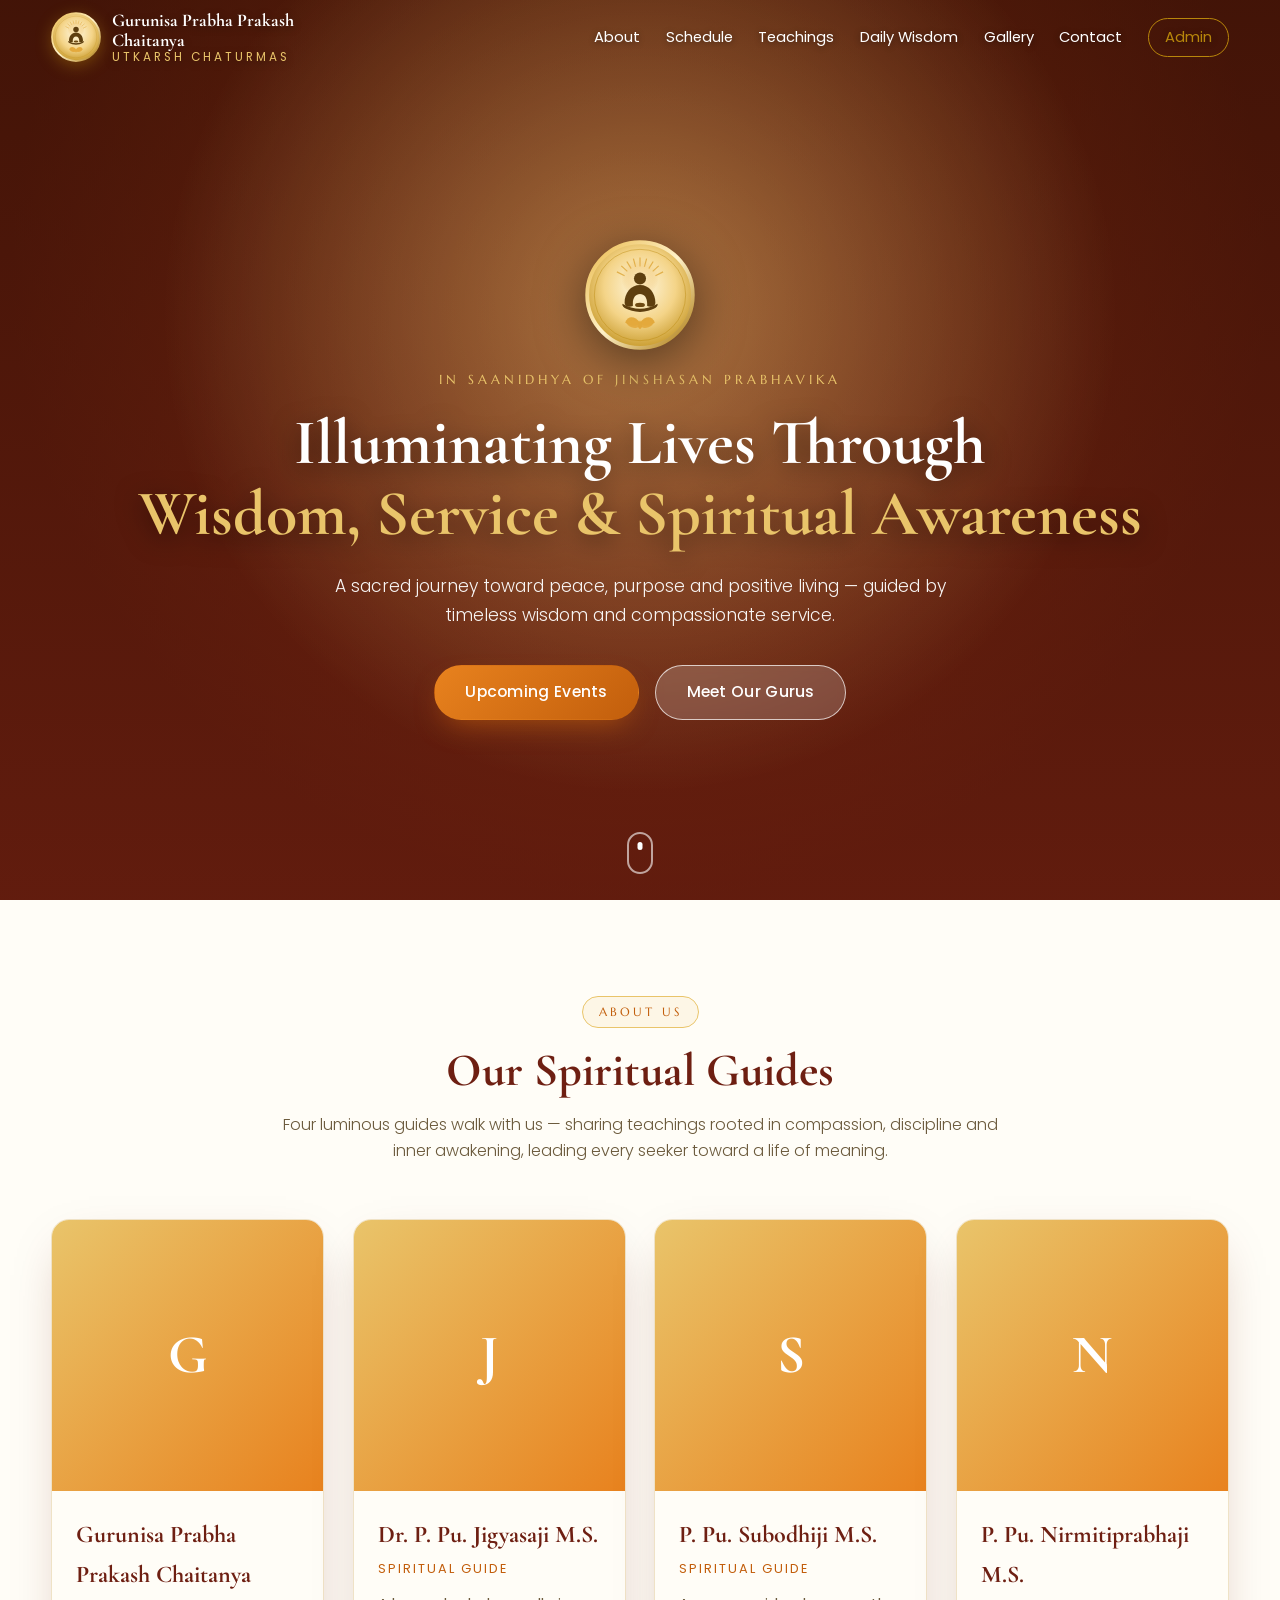
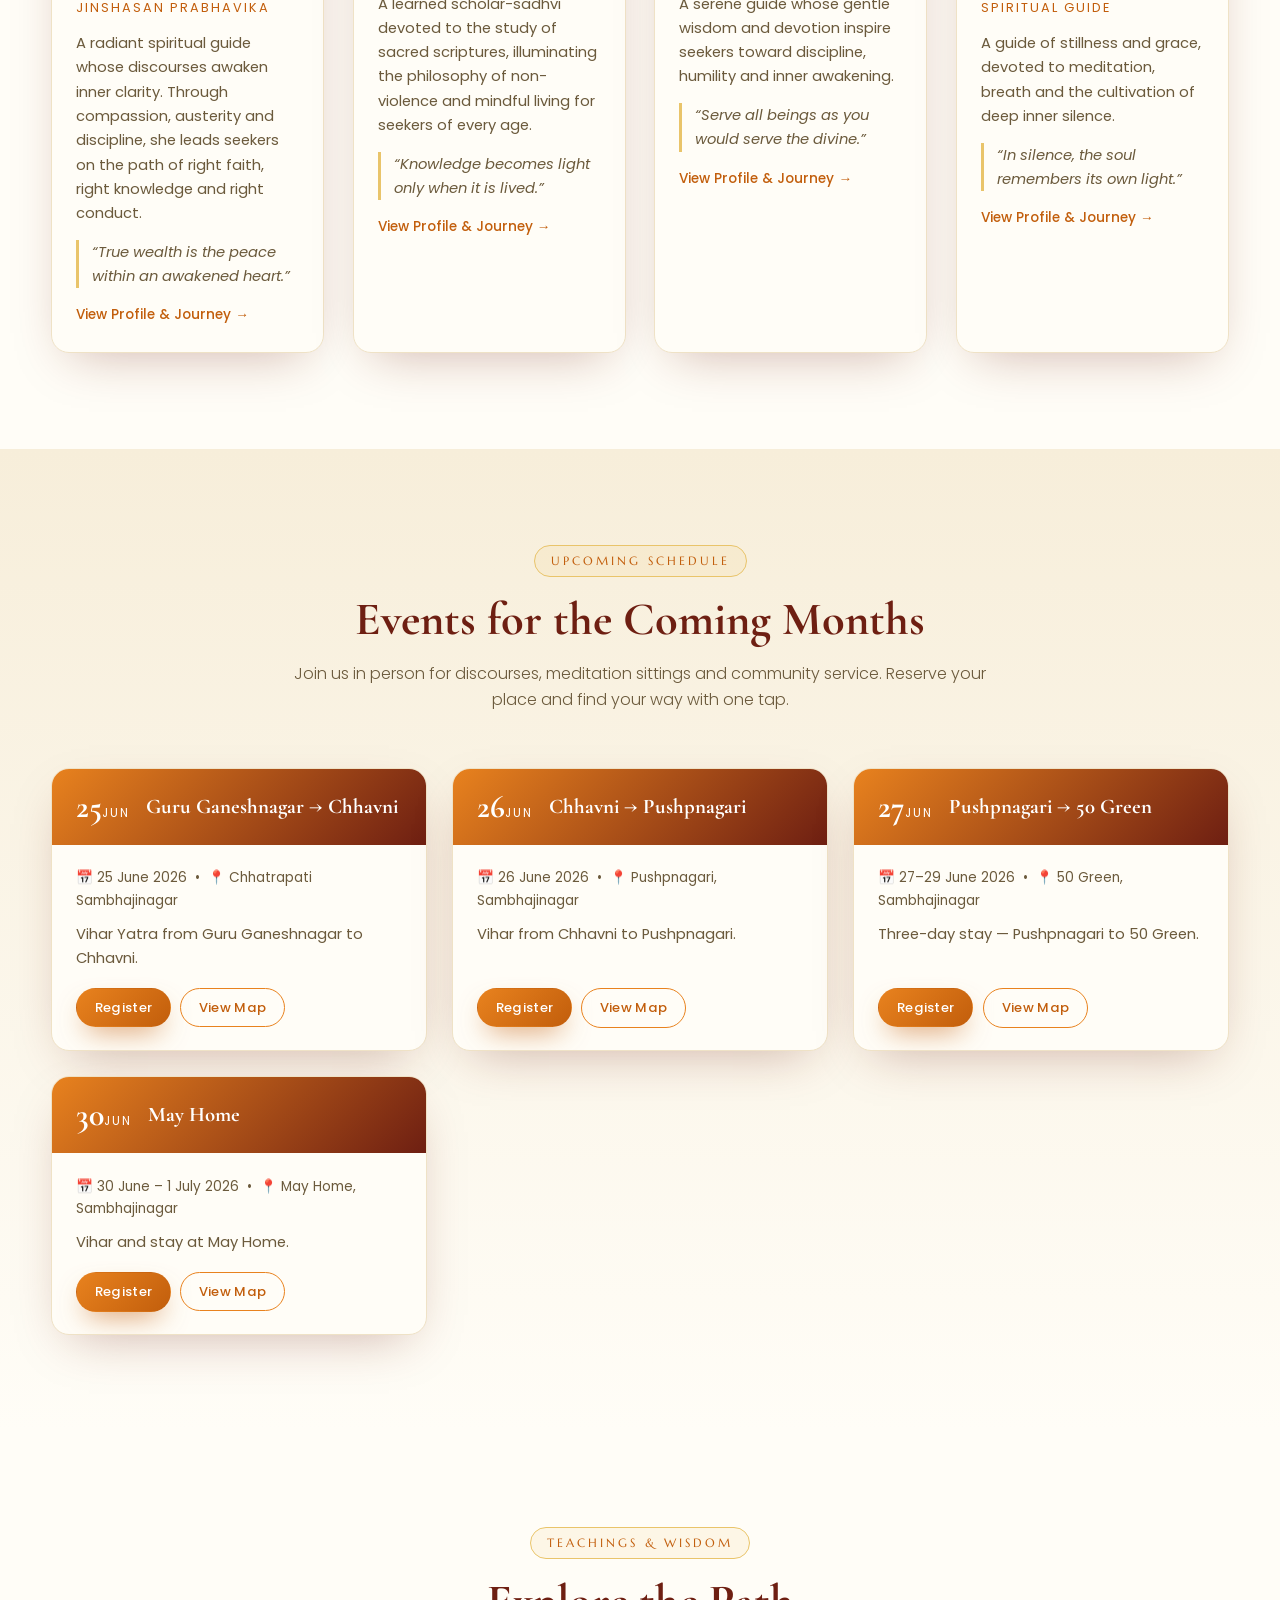
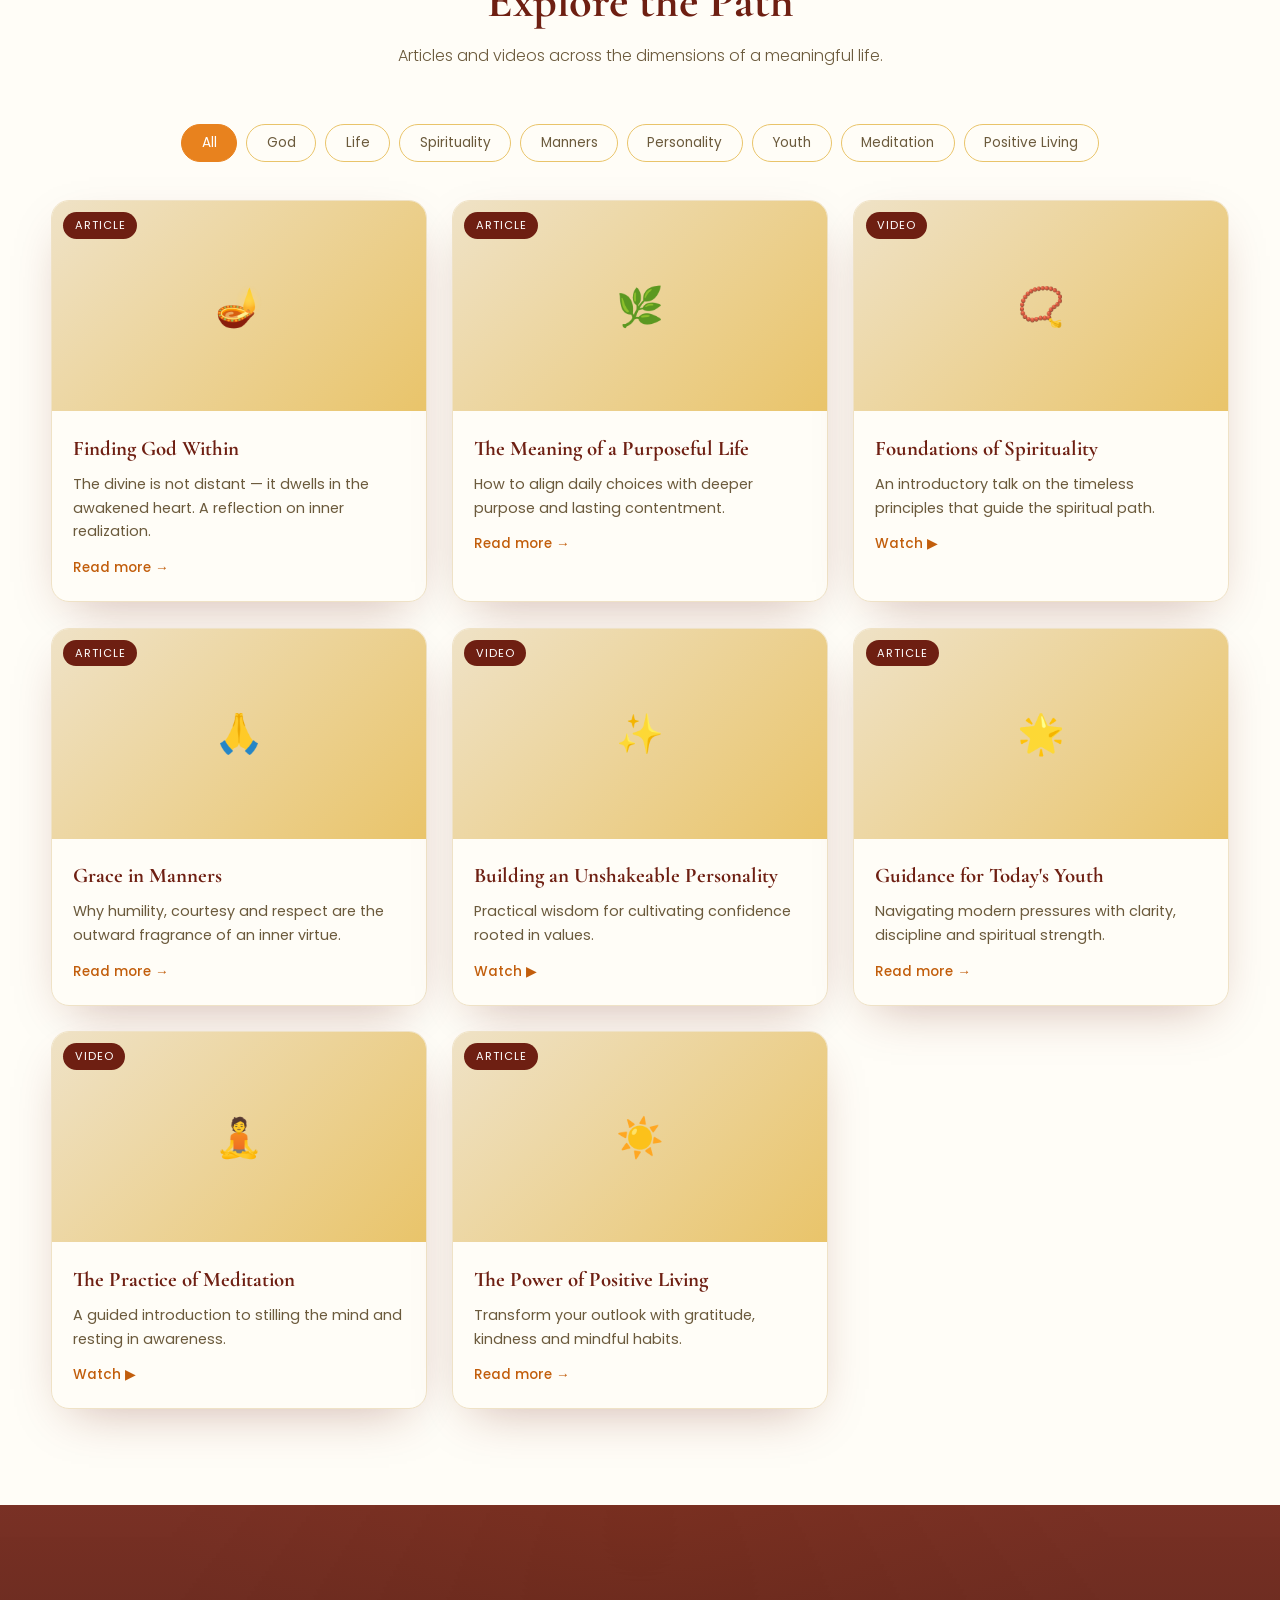
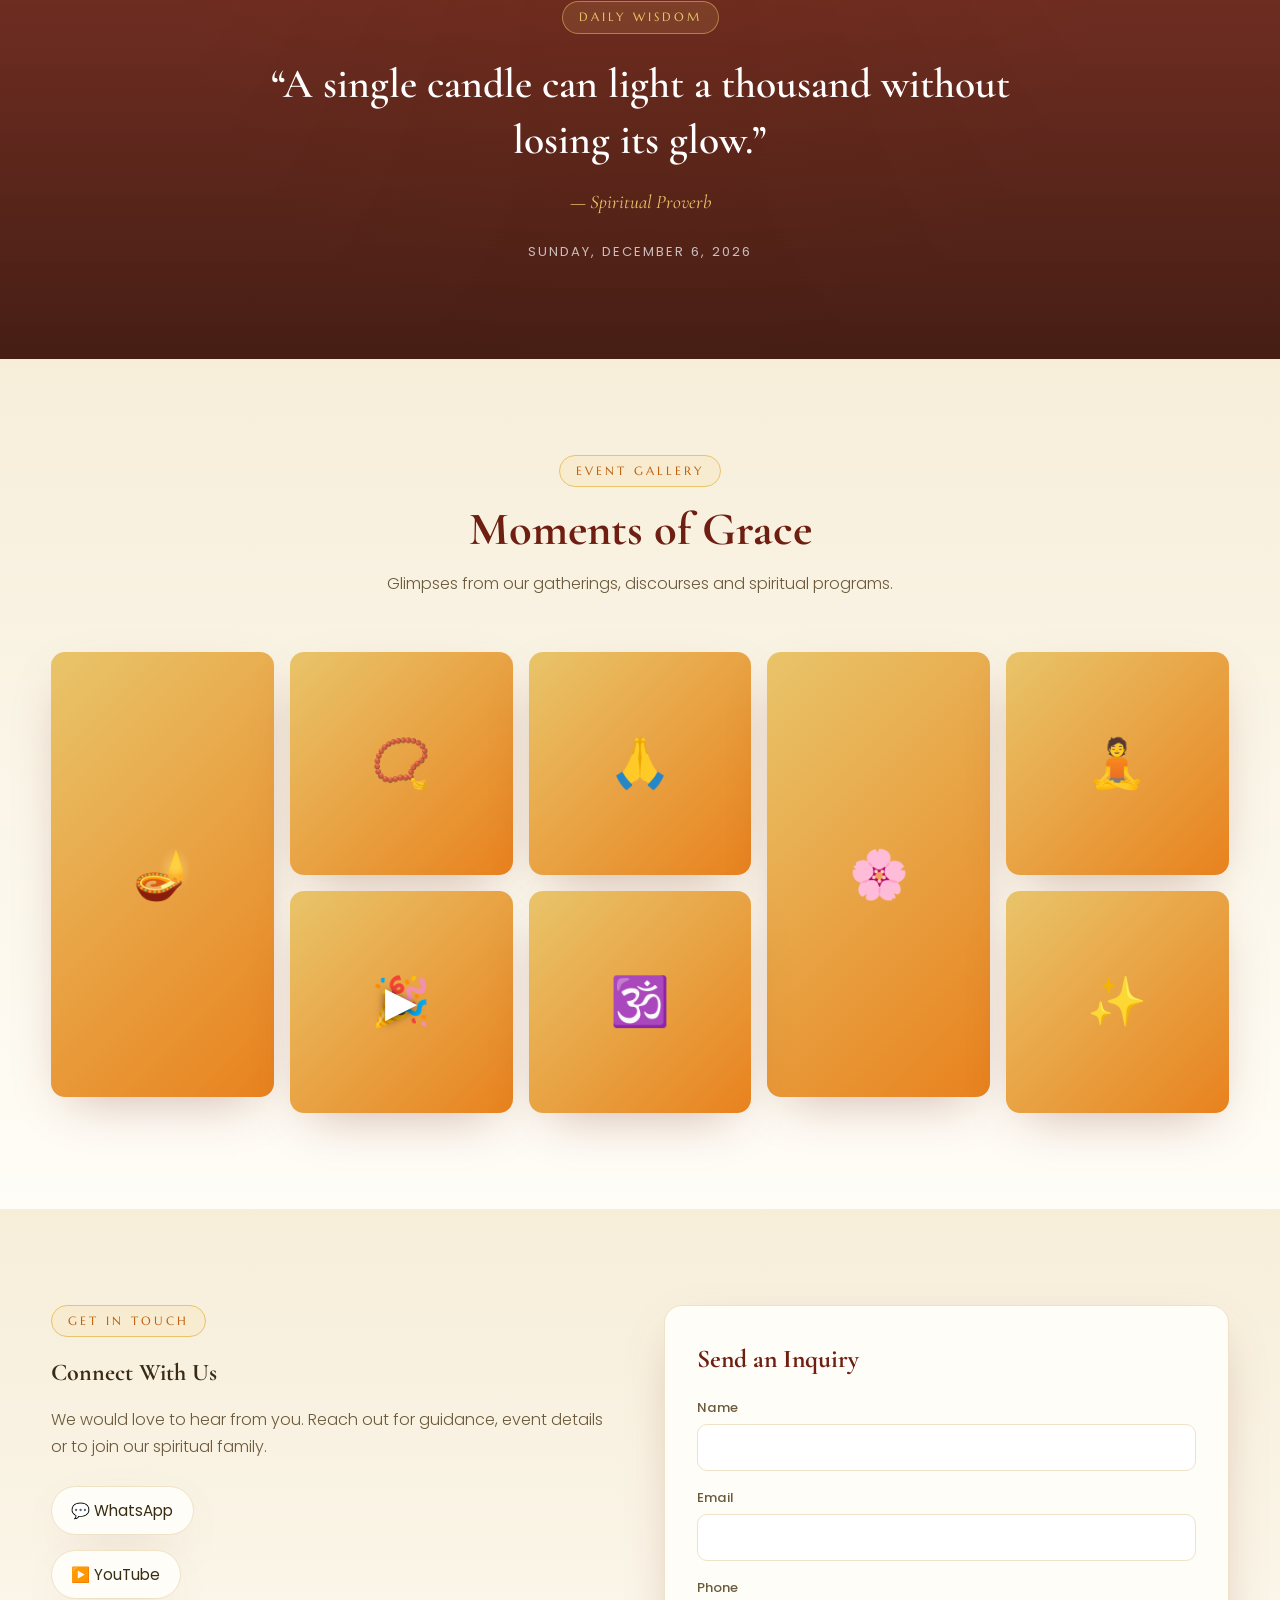
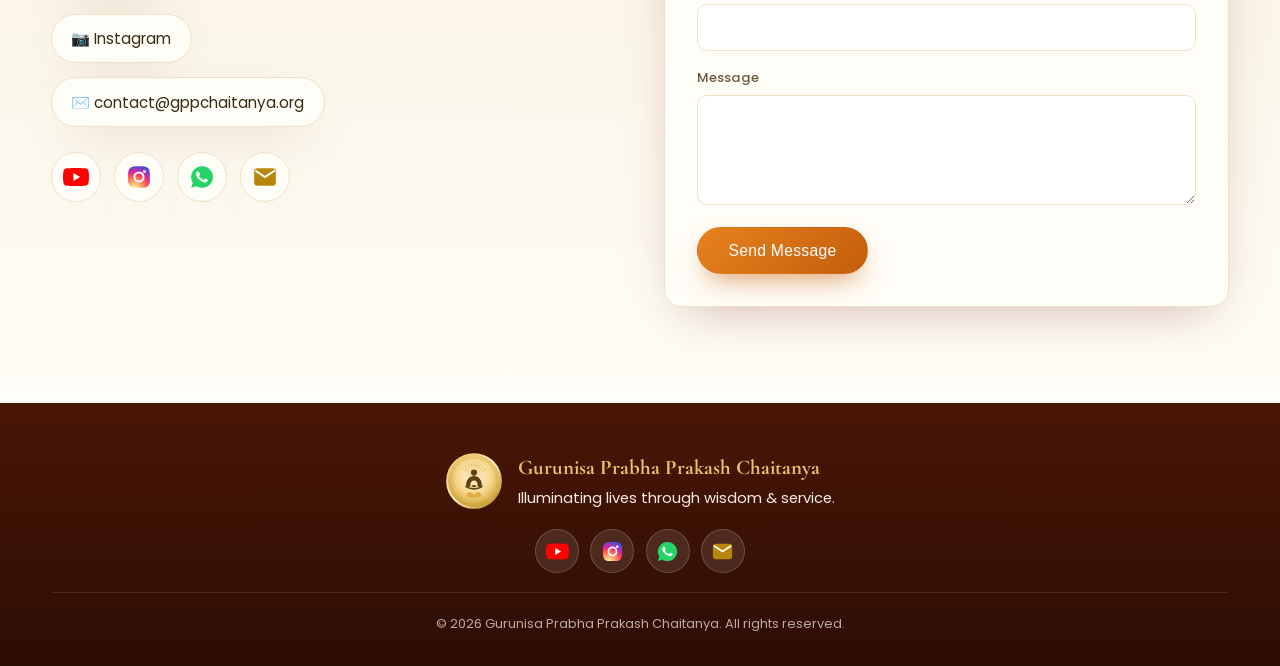
==== commit 330d859a: "Update gurus, real Chaturmas 2026 schedule, social icons; remove testimonials - Set the four guides'" ====
--- a/index.html
+++ b/index.html
@@ -55,7 +55,6 @@
       <a href="#teachings">Teachings</a>
       <a href="#wisdom">Daily Wisdom</a>
       <a href="#gallery">Gallery</a>
-      <a href="#testimonials">Voices</a>
       <a href="#contact">Contact</a>
       <a href="admin.html" class="nav-admin">Admin</a>
     </nav>
@@ -142,17 +141,6 @@
   </div>
 </section>
 
-<!-- ============ TESTIMONIALS ============ -->
-<section class="section" id="testimonials">
-  <div class="container">
-    <div class="section-head reveal">
-      <span class="kicker">Voices of Our Community</span>
-      <h2>Testimonials</h2>
-    </div>
-    <div class="testi-grid" id="testiGrid"><!-- injected by JS --></div>
-  </div>
-</section>
-
 <!-- ============ CONTACT ============ -->
 <section class="section section-alt" id="contact">
   <div class="container contact-wrap">
@@ -160,13 +148,8 @@
       <span class="kicker">Get in Touch</span>
       <h2>Connect With Us</h2>
       <p class="lead">We would love to hear from you. Reach out for guidance, event details or to join our spiritual family.</p>
-      <ul class="contact-links">
-        <li><a href="https://wa.me/910000000000" target="_blank" rel="noopener">💬 WhatsApp</a></li>
-        <li><a href="https://youtube.com/" target="_blank" rel="noopener">▶️ YouTube</a></li>
-        <li><a href="https://instagram.com/" target="_blank" rel="noopener">📷 Instagram</a></li>
-        <li><a href="https://facebook.com/" target="_blank" rel="noopener">👍 Facebook</a></li>
-        <li><a href="mailto:contact@gppchaitanya.org">✉️ contact@gppchaitanya.org</a></li>
-      </ul>
+      <ul class="contact-links" id="contactLinks"><!-- injected by JS --></ul>
+      <div class="social-row" id="socialRow"><!-- brand icons injected by JS --></div>
     </div>
     <form class="contact-form reveal" id="contactForm">
       <h3>Send an Inquiry</h3>
@@ -187,6 +170,7 @@
       <img src="assets/logo.png" onerror="this.onerror=null;this.src='assets/logo.svg'" alt="" class="footer-logo" />
       <p><strong>Gurunisa Prabha Prakash Chaitanya</strong><br>Illuminating lives through wisdom &amp; service.</p>
     </div>
+    <div class="footer-social" id="footerSocial"><!-- brand icons injected by JS --></div>
     <p class="footer-copy">© <span id="year"></span> Gurunisa Prabha Prakash Chaitanya. All rights reserved.</p>
   </div>
 </footer>
--- a/css/style.css
+++ b/css/style.css
@@ -110,6 +110,11 @@
 .guru-photo img{width:100%;height:100%;object-fit:cover}
 .guru-body{padding:1.5rem}
 .guru-body h3{font-size:1.5rem;color:var(--maroon)}
+.guru-name-link{transition:.25s}
+.guru-name-link:hover{color:var(--saffron-deep)}
+.guru-photo{cursor:pointer}
+.guru-more{display:inline-block;margin-top:1rem;color:var(--saffron-deep);font-size:.85rem;font-weight:500;font-family:'Poppins'}
+.guru-more:hover{letter-spacing:.4px}
 .guru-role{font-size:.8rem;letter-spacing:2px;text-transform:uppercase;color:var(--saffron-deep);margin:.2rem 0 .8rem}
 .guru-body p{font-size:.92rem;color:var(--ink-soft)}
 .guru-teaching{margin-top:.9rem;font-style:italic;color:var(--gold);border-left:3px solid var(--gold-light);padding-left:.8rem;font-size:.9rem}
@@ -187,6 +192,16 @@
 .contact-form input:focus,.contact-form textarea:focus{outline:none;border-color:var(--saffron)}
 .form-note{color:var(--saffron-deep);margin-top:.8rem;font-weight:500}
 
+/* social brand icons */
+.social-row{display:flex;gap:.8rem;margin-top:1.6rem;flex-wrap:wrap}
+.social-icon{width:50px;height:50px;border-radius:50%;display:flex;align-items:center;justify-content:center;background:var(--ivory);
+  box-shadow:var(--shadow);border:1px solid var(--cream-deep);transition:.3s}
+.social-icon:hover{transform:translateY(-5px) scale(1.06)}
+.social-icon svg{width:26px;height:26px}
+.footer-social{display:flex;gap:.7rem;justify-content:center}
+.footer-social .social-icon{width:44px;height:44px;background:rgba(255,255,255,.1);border-color:rgba(255,255,255,.18)}
+.footer-social .social-icon svg{width:23px;height:23px}
+
 /* footer */
 .site-footer{background:linear-gradient(180deg,#4a1606,#2c0d04);color:#f7eeda;padding:3rem 0 2rem}
 .footer-inner{display:flex;flex-direction:column;align-items:center;gap:1.2rem;text-align:center}
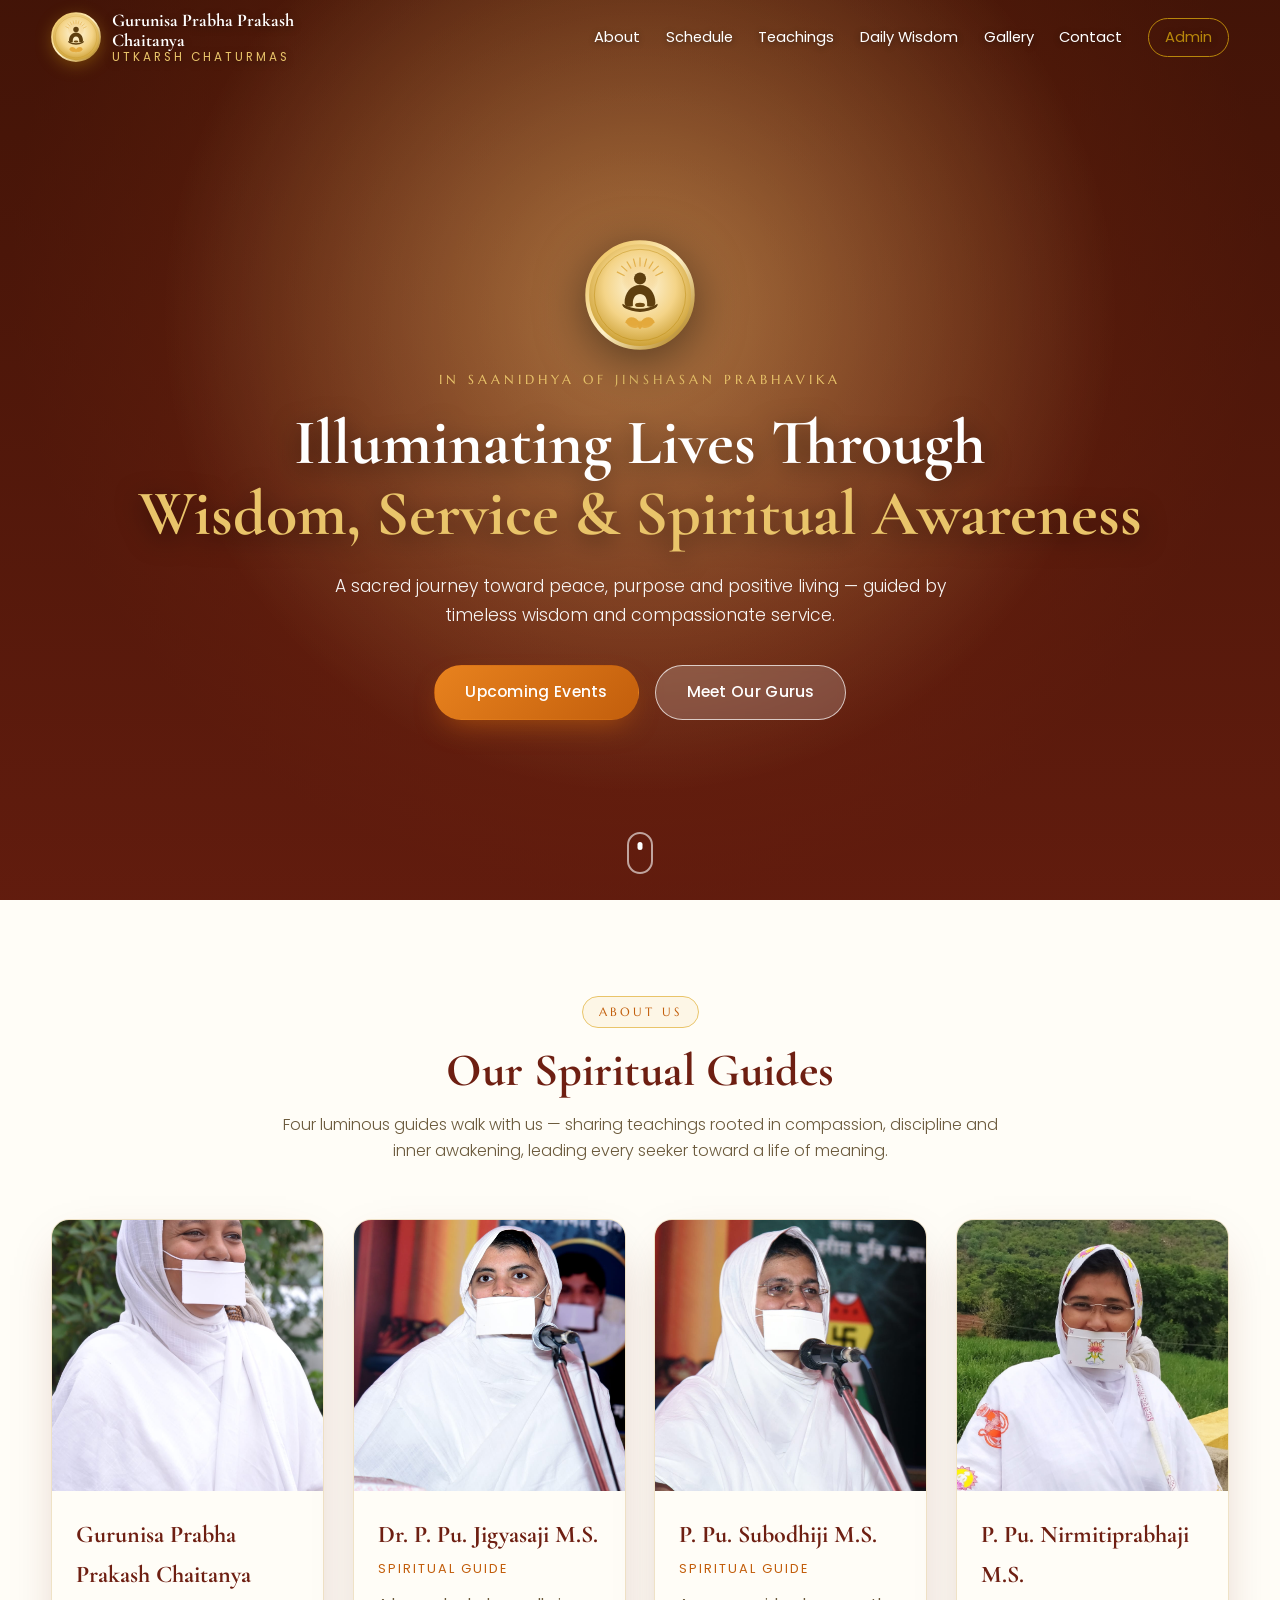
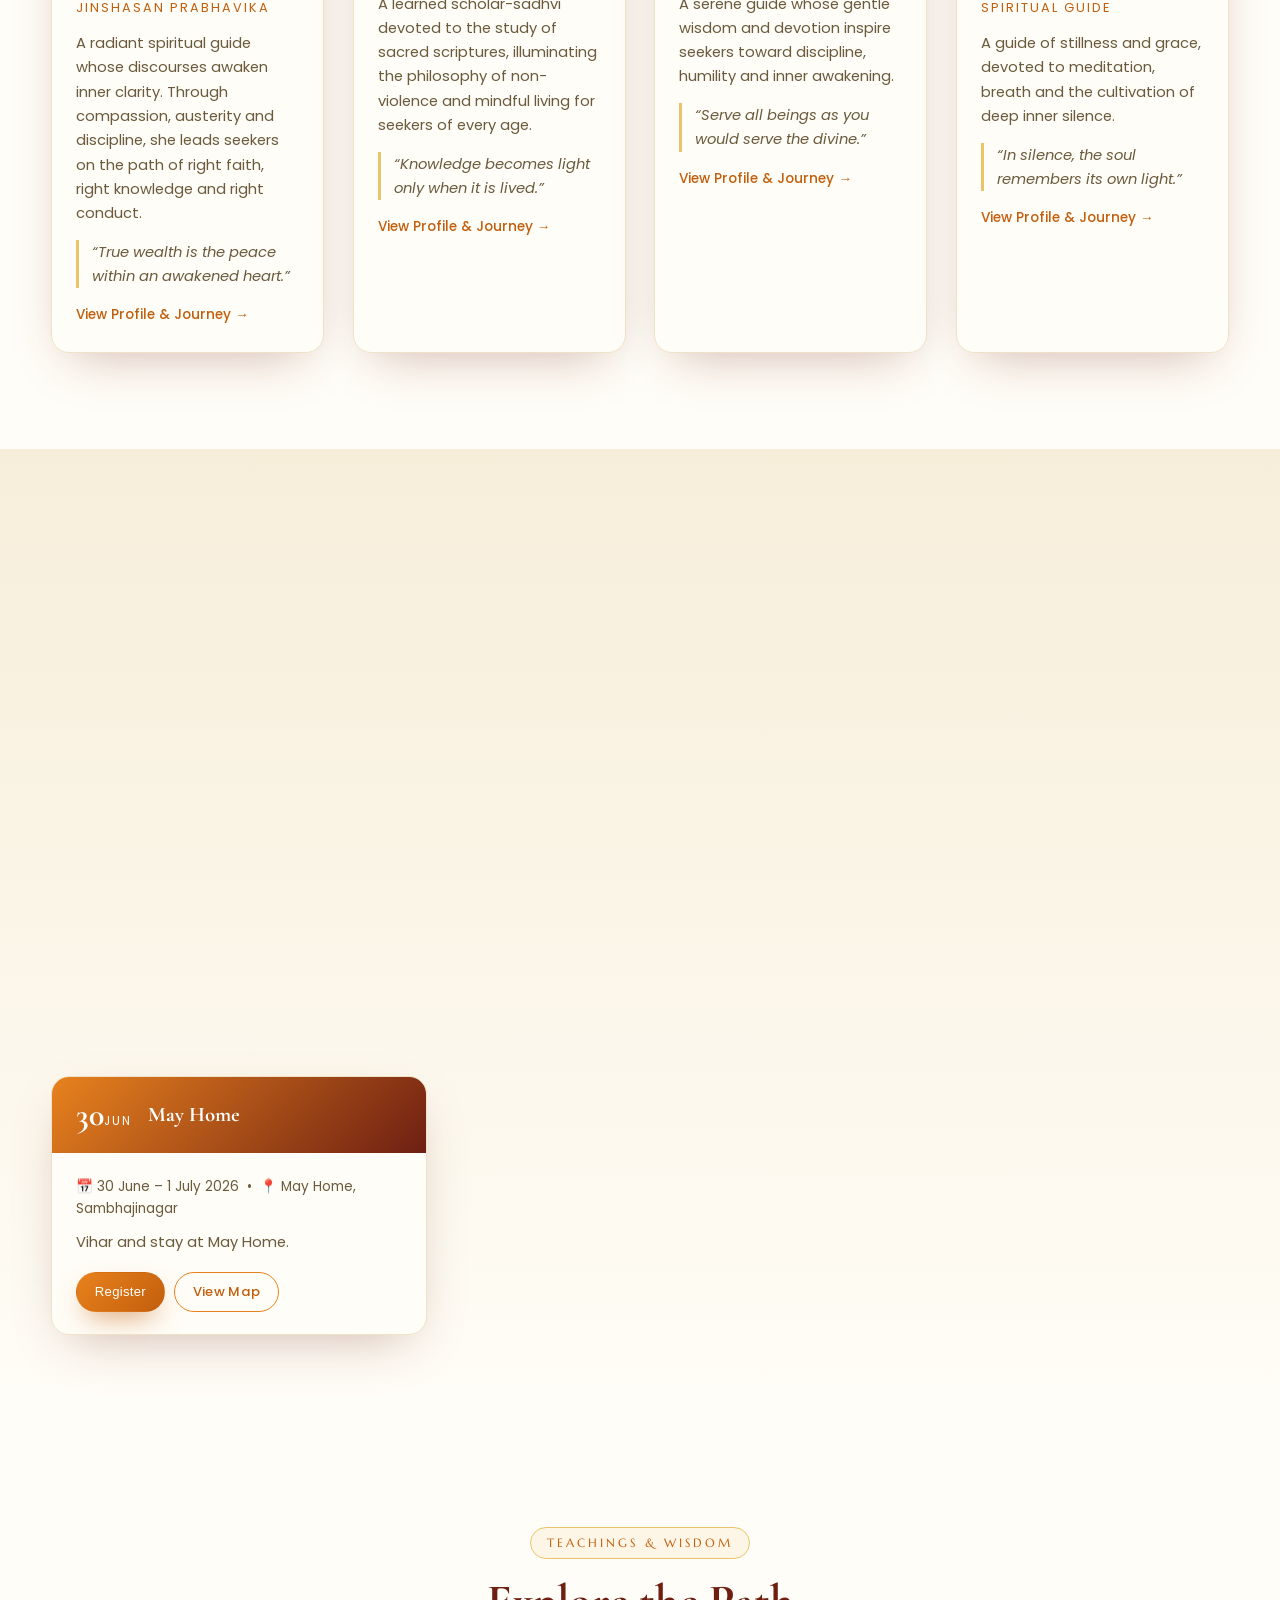
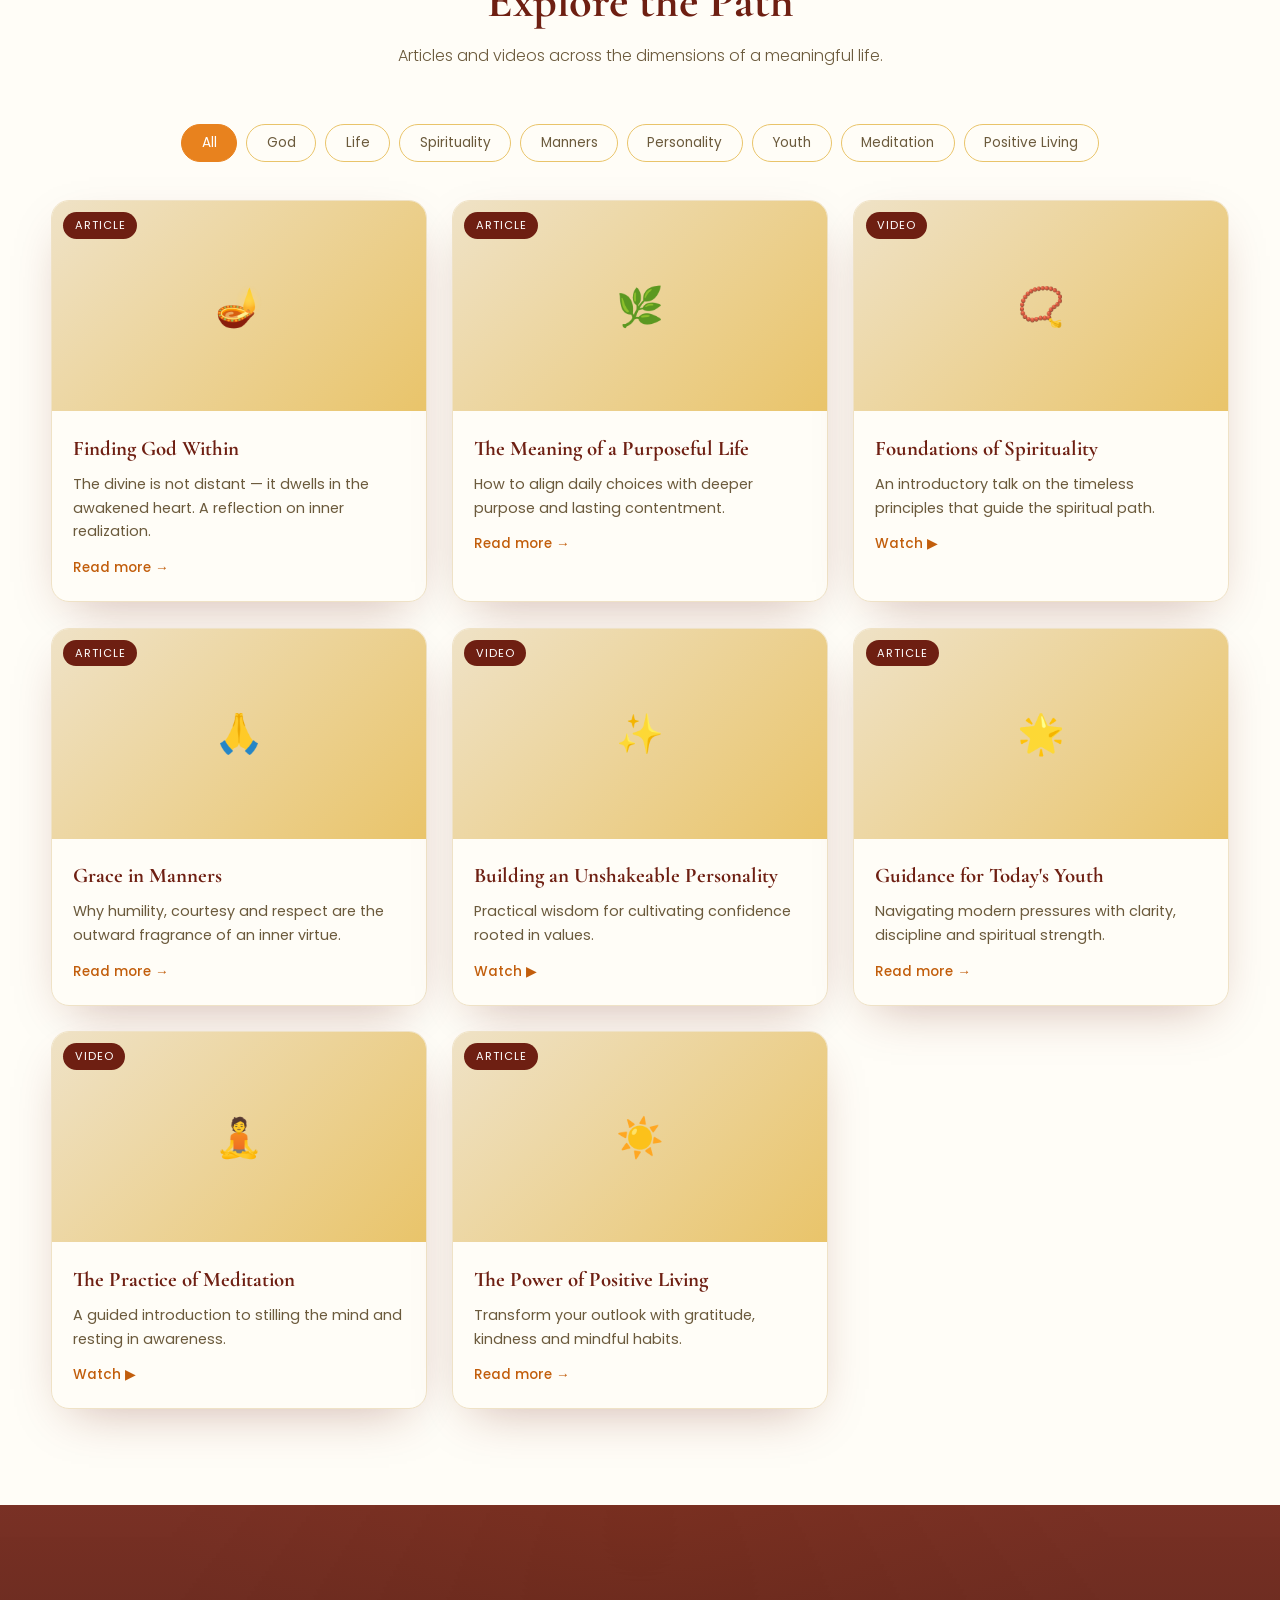
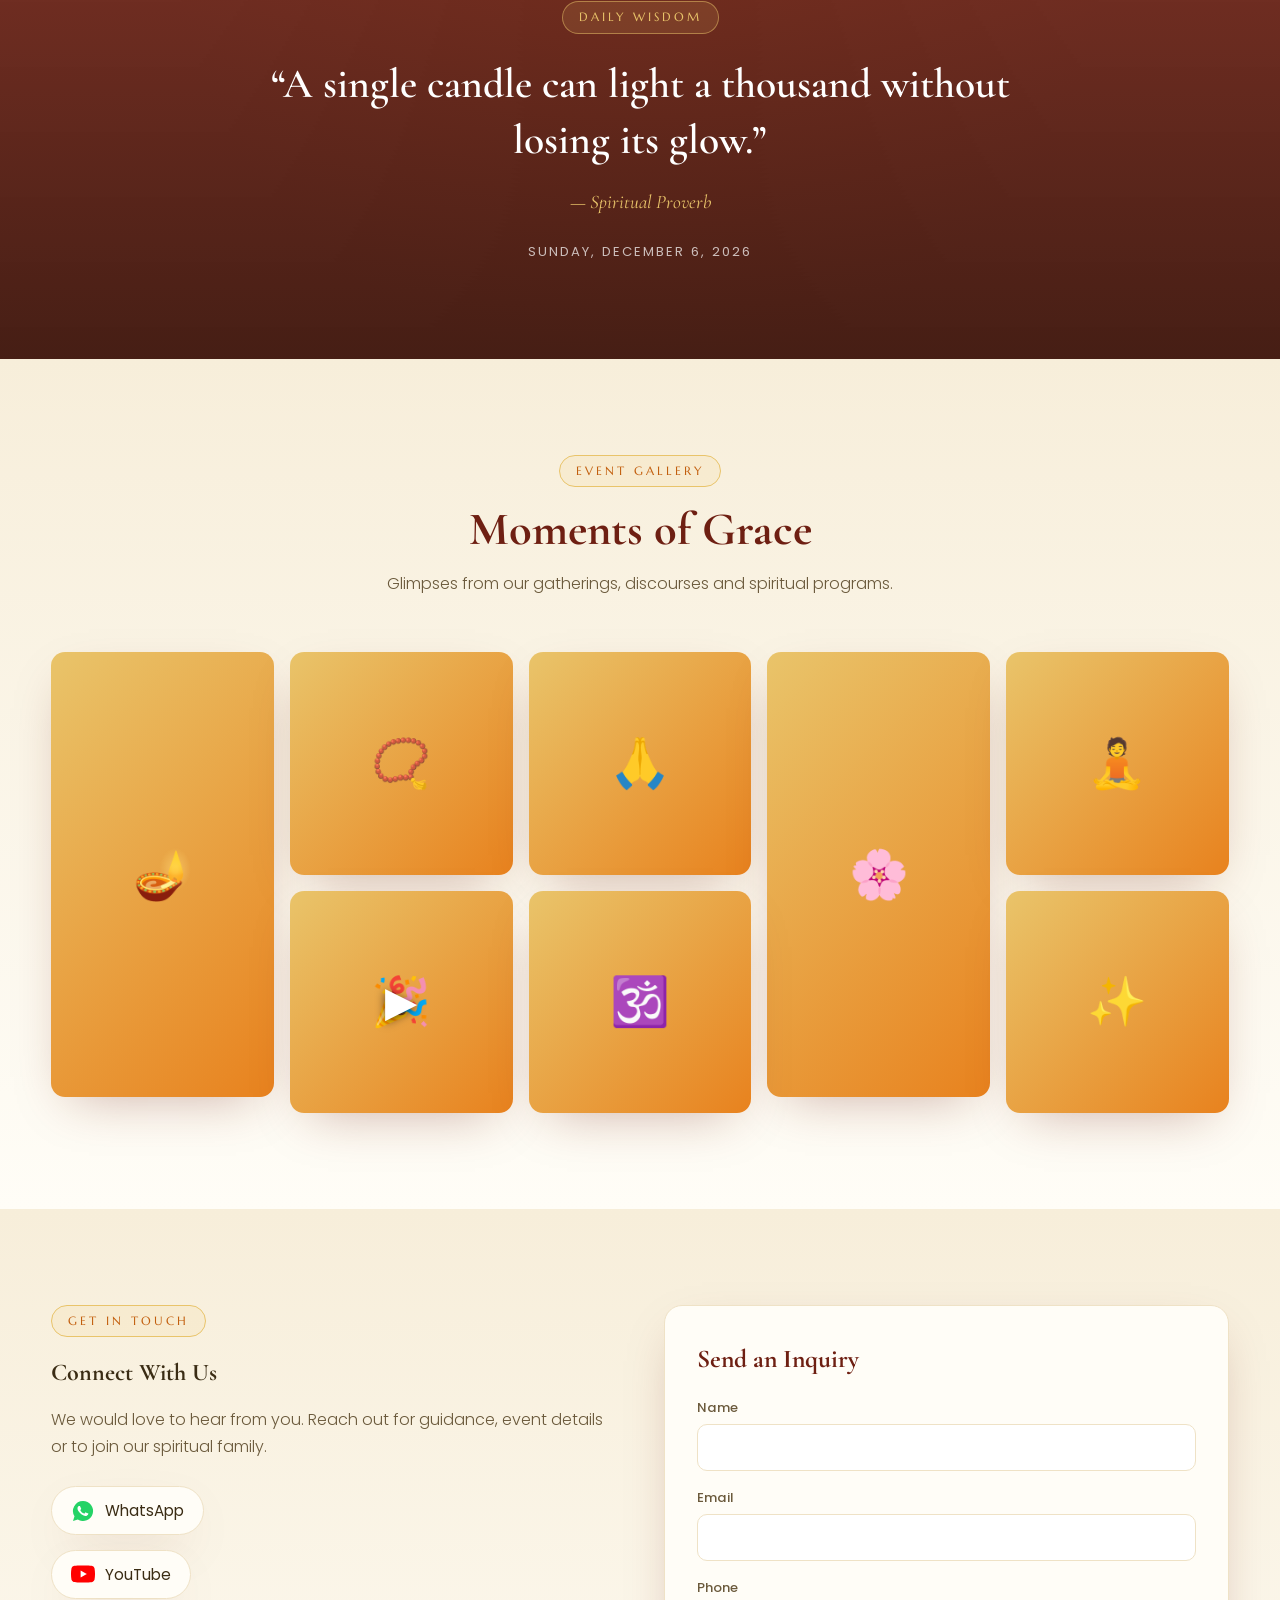
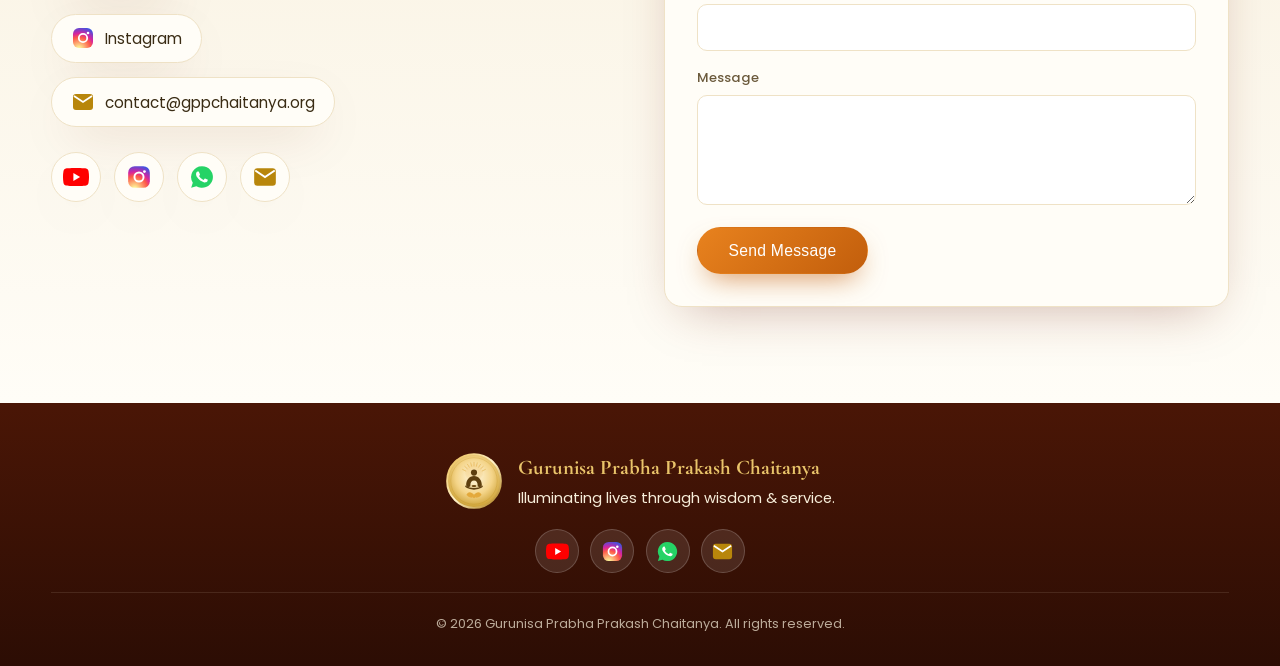
==== commit 65c74e80: "Add working registration form, photo lightbox, and registrations admin view - Register buttons open " ====
--- a/index.html
+++ b/index.html
@@ -14,7 +14,7 @@
 <meta property="og:title" content="Gurunisa Prabha Prakash Chaitanya" />
 <meta property="og:description" content="Illuminating Lives Through Wisdom, Service & Spiritual Awareness." />
 <meta property="og:image" content="assets/logo.svg" />
-<link rel="canonical" href="https://example.org/" />
+<link rel="canonical" href="https://ishanrathii.github.io/GPPC-/" />
 <link rel="icon" type="image/svg+xml" href="assets/logo.svg" />
 
 <link rel="preconnect" href="https://fonts.googleapis.com" />
@@ -28,7 +28,7 @@
   "@type": "Organization",
   "name": "Gurunisa Prabha Prakash Chaitanya",
   "description": "A spiritual organization illuminating lives through wisdom, service and spiritual awareness.",
-  "url": "https://example.org/",
+  "url": "https://ishanrathii.github.io/GPPC-/",
   "logo": "assets/logo.svg"
 }
 </script>
@@ -175,6 +175,47 @@
   </div>
 </footer>
 
+<!-- ============ REGISTRATION MODAL ============ -->
+<div class="modal" id="regModal" aria-hidden="true">
+  <div class="modal-backdrop" data-close></div>
+  <div class="modal-box" role="dialog" aria-modal="true" aria-labelledby="regTitle">
+    <button class="modal-close" data-close aria-label="Close">×</button>
+    <h3 id="regTitle">Register for the Event</h3>
+    <p class="modal-event" id="regEventName"></p>
+    <form id="regForm">
+      <label>Full Name *<input type="text" name="name" required /></label>
+      <div class="modal-row">
+        <label>Phone / WhatsApp *<input type="tel" name="phone" required pattern="[0-9+ ]{7,15}" /></label>
+        <label>City *<input type="text" name="city" required /></label>
+      </div>
+      <div class="modal-row">
+        <label>Email<input type="email" name="email" /></label>
+        <label>Number of People *<input type="number" name="count" min="1" value="1" required /></label>
+      </div>
+      <label>Participation
+        <select name="mode">
+          <option>Attending in person</option>
+          <option>Need accommodation / seva</option>
+          <option>Joining online</option>
+        </select>
+      </label>
+      <label>Message / Special request<textarea name="message" rows="2"></textarea></label>
+      <input type="hidden" name="event" />
+      <div class="modal-actions">
+        <button type="submit" class="btn btn-primary">Confirm Registration</button>
+        <a class="btn btn-ghost wa-btn" id="regWhats" style="background:transparent;color:#25D366;border-color:#25D366" target="_blank" rel="noopener">Send via WhatsApp</a>
+      </div>
+      <p class="form-note" id="regNote" hidden>🙏 Thank you! Your registration has been received.</p>
+    </form>
+  </div>
+</div>
+
+<!-- ============ IMAGE LIGHTBOX ============ -->
+<div class="lightbox" id="lightbox" aria-hidden="true">
+  <button class="modal-close" data-lbclose aria-label="Close">×</button>
+  <img id="lightboxImg" src="" alt="" />
+</div>
+
 <script src="js/data.js"></script>
 <script src="js/main.js"></script>
 </body>
--- a/css/style.css
+++ b/css/style.css
@@ -185,6 +185,8 @@
 .contact-links{list-style:none;margin-top:1.6rem;display:flex;flex-direction:column;gap:.9rem}
 .contact-links a{display:inline-flex;align-items:center;gap:.6rem;padding:.7rem 1.2rem;background:var(--ivory);border:1px solid var(--cream-deep);border-radius:40px;box-shadow:var(--shadow);transition:.3s;width:max-content;font-size:.95rem}
 .contact-links a:hover{transform:translateX(6px);color:var(--saffron-deep)}
+.contact-links .ci{display:inline-flex;width:24px;height:24px}
+.contact-links .ci svg{width:24px;height:24px}
 .contact-form{background:var(--ivory);border:1px solid var(--cream-deep);border-radius:var(--radius);padding:2rem;box-shadow:var(--shadow)}
 .contact-form h3{font-size:1.6rem;color:var(--maroon);margin-bottom:1rem}
 .contact-form label{display:block;font-size:.82rem;color:var(--ink-soft);margin-bottom:1rem;font-weight:500}
@@ -211,6 +213,30 @@
 .footer-brand strong{font-family:'Cormorant Garamond',serif;font-size:1.3rem;color:var(--gold-light)}
 .footer-copy{font-size:.8rem;opacity:.7;border-top:1px solid rgba(247,238,218,.15);padding-top:1.2rem;width:100%}
 
+/* modal */
+.modal{position:fixed;inset:0;z-index:200;display:none;align-items:center;justify-content:center;padding:1rem}
+.modal.open{display:flex}
+.modal-backdrop{position:absolute;inset:0;background:rgba(60,18,8,.55);backdrop-filter:blur(4px)}
+.modal-box{position:relative;background:var(--ivory);border-radius:var(--radius);box-shadow:var(--shadow);
+  width:min(560px,100%);max-height:92vh;overflow:auto;padding:2rem;border:1px solid var(--cream-deep);animation:pop .35s cubic-bezier(.2,.8,.2,1)}
+@keyframes pop{from{transform:translateY(20px) scale(.97);opacity:0}to{transform:none;opacity:1}}
+.modal-box h3{font-family:'Cormorant Garamond',serif;font-size:1.9rem;color:var(--maroon)}
+.modal-event{color:var(--saffron-deep);font-weight:500;margin:.2rem 0 1.2rem}
+.modal-close{position:absolute;top:.7rem;right:.9rem;border:none;background:none;font-size:1.8rem;line-height:1;color:var(--ink-soft);cursor:pointer}
+.modal-box label{display:block;font-size:.82rem;color:var(--ink-soft);margin-bottom:.9rem;font-weight:500}
+.modal-box input,.modal-box select,.modal-box textarea{width:100%;margin-top:.3rem;padding:.7rem .85rem;border:1px solid var(--cream-deep);border-radius:10px;font-family:'Poppins';font-size:.92rem;background:#fff}
+.modal-box input:focus,.modal-box select:focus,.modal-box textarea:focus{outline:none;border-color:var(--saffron)}
+.modal-row{display:grid;grid-template-columns:1fr 1fr;gap:.8rem}
+.modal-actions{display:flex;gap:.7rem;flex-wrap:wrap;margin-top:.4rem}
+@media(max-width:520px){.modal-row{grid-template-columns:1fr}}
+
+/* lightbox */
+.lightbox{position:fixed;inset:0;z-index:210;display:none;align-items:center;justify-content:center;background:rgba(20,8,4,.92);padding:2rem}
+.lightbox.open{display:flex}
+.lightbox img{max-width:92vw;max-height:88vh;border-radius:14px;box-shadow:0 30px 80px -20px rgba(0,0,0,.8);border:3px solid var(--gold-light);animation:pop .3s ease}
+.lightbox .modal-close{color:#fff;font-size:2.4rem;top:1rem;right:1.4rem}
+.clickable-photo{cursor:zoom-in}
+
 /* reveal animation */
 .reveal{opacity:0;transform:translateY(34px);transition:.8s cubic-bezier(.2,.7,.2,1)}
 .reveal.in{opacity:1;transform:none}
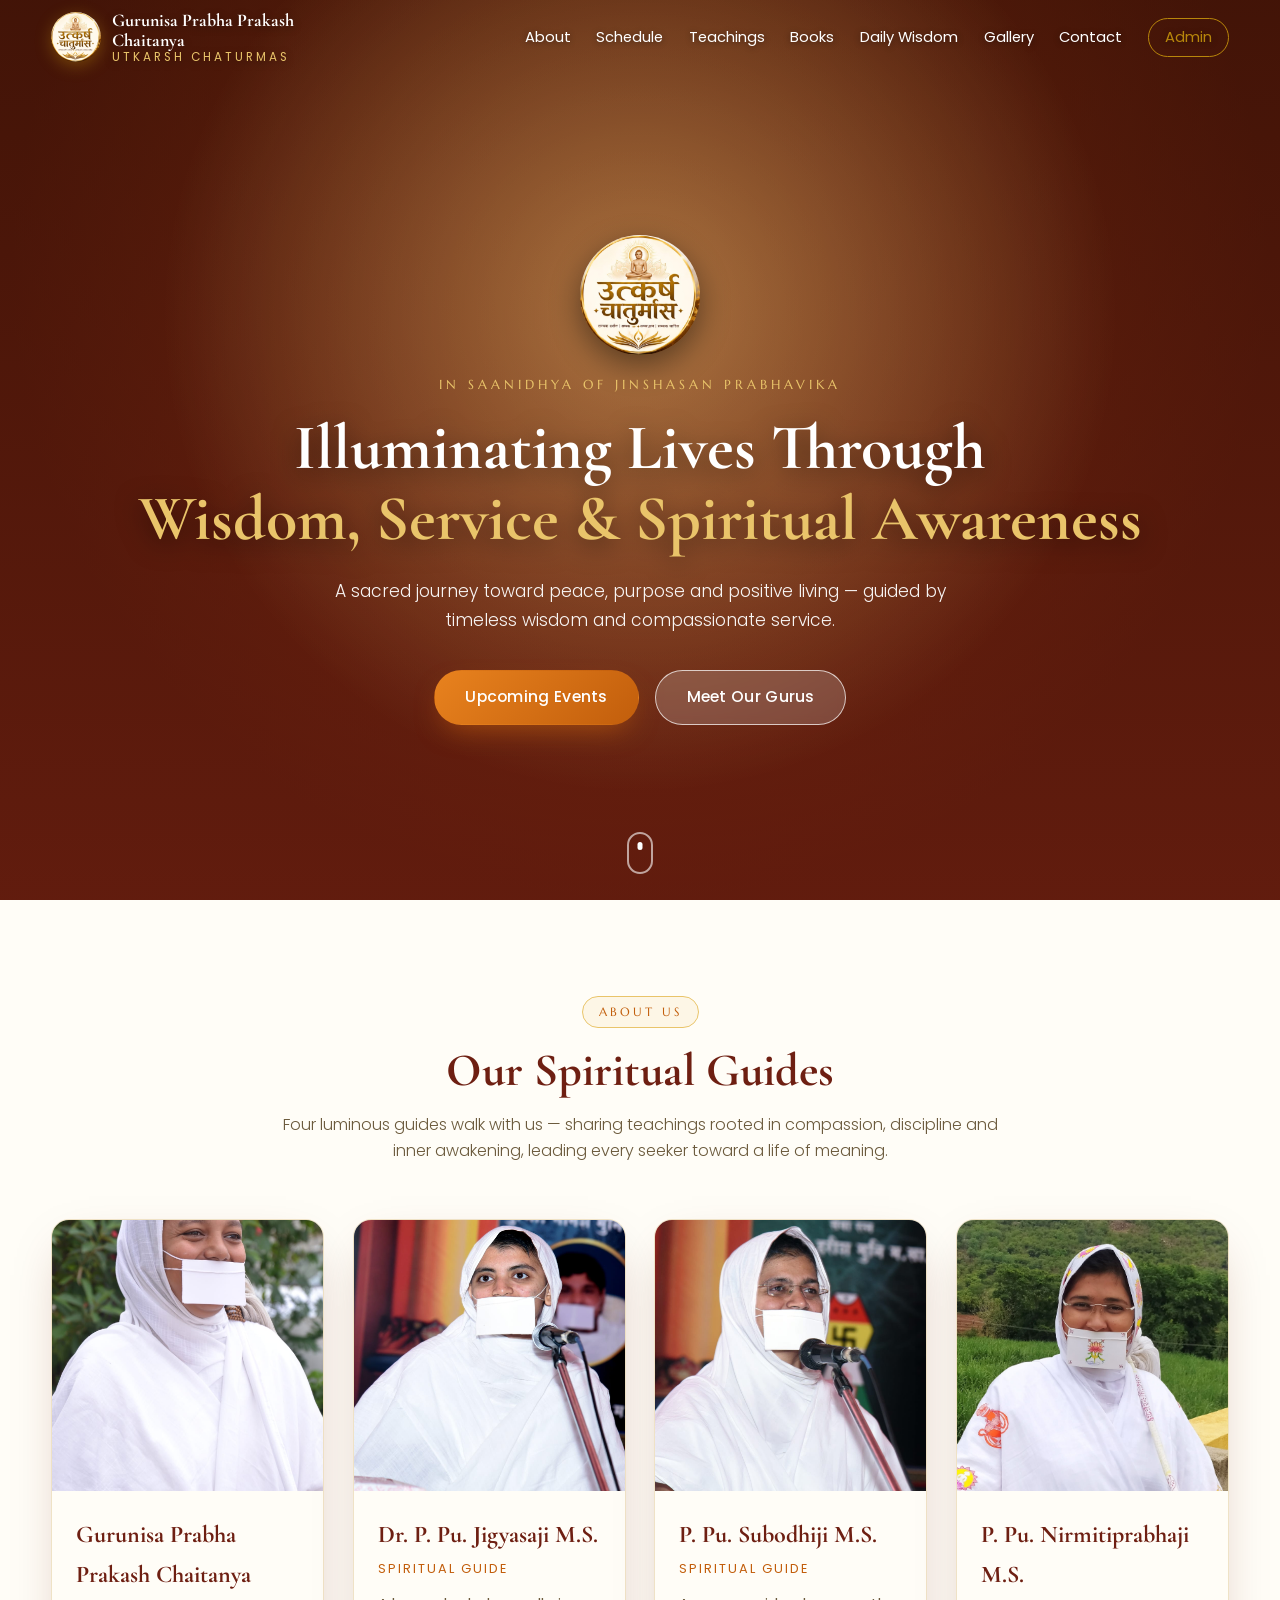
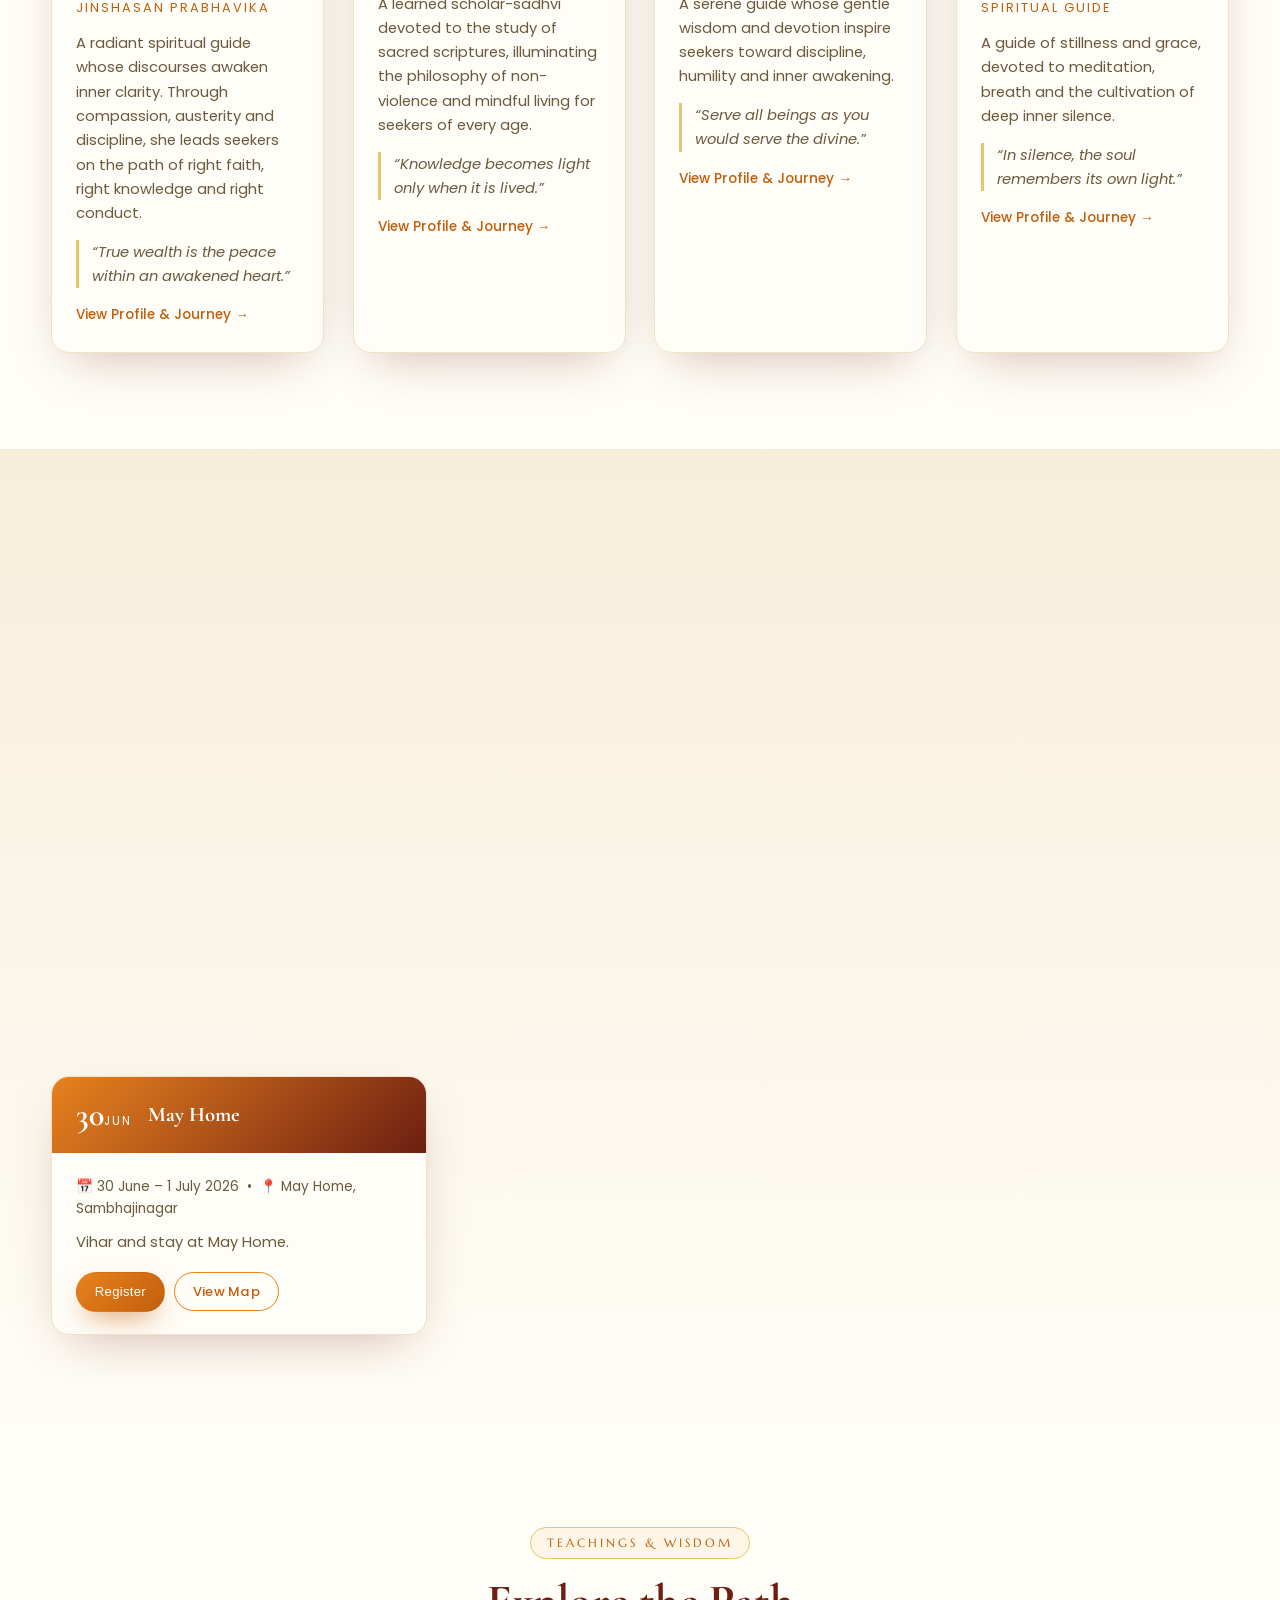
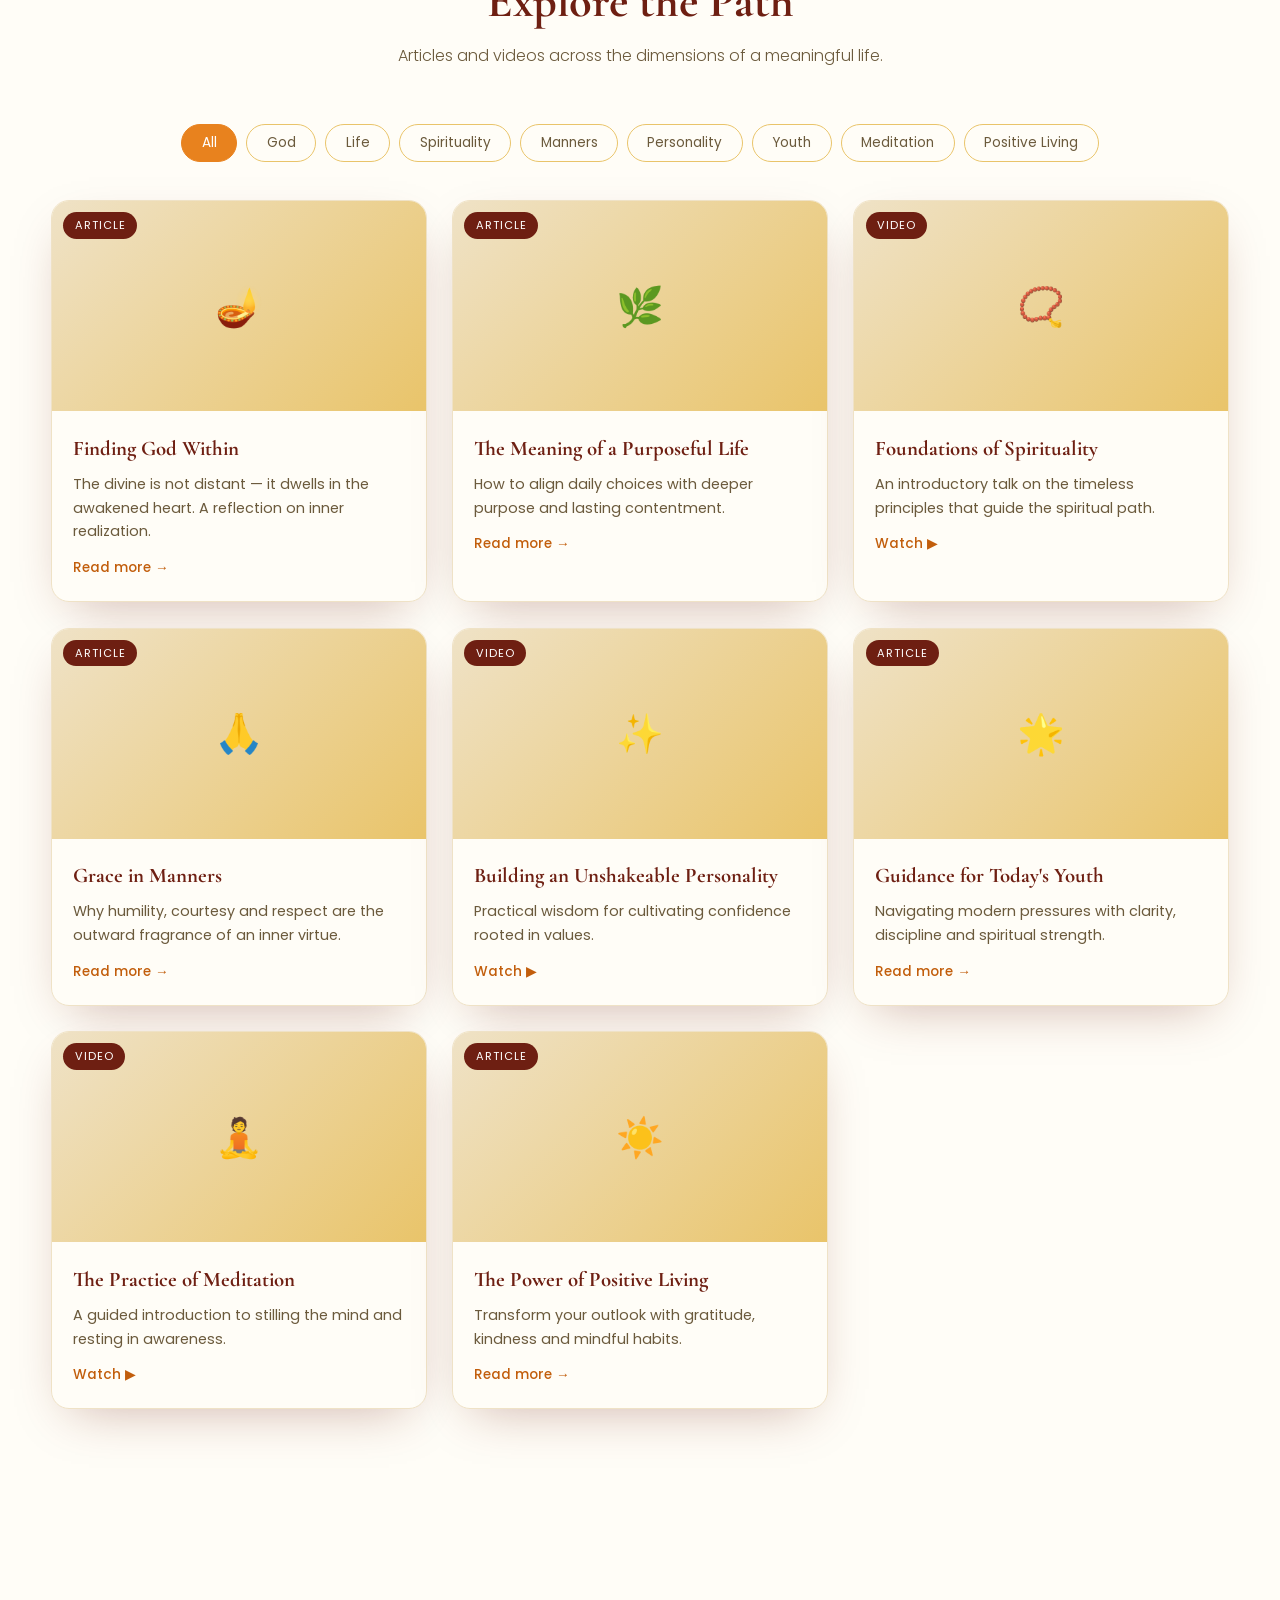
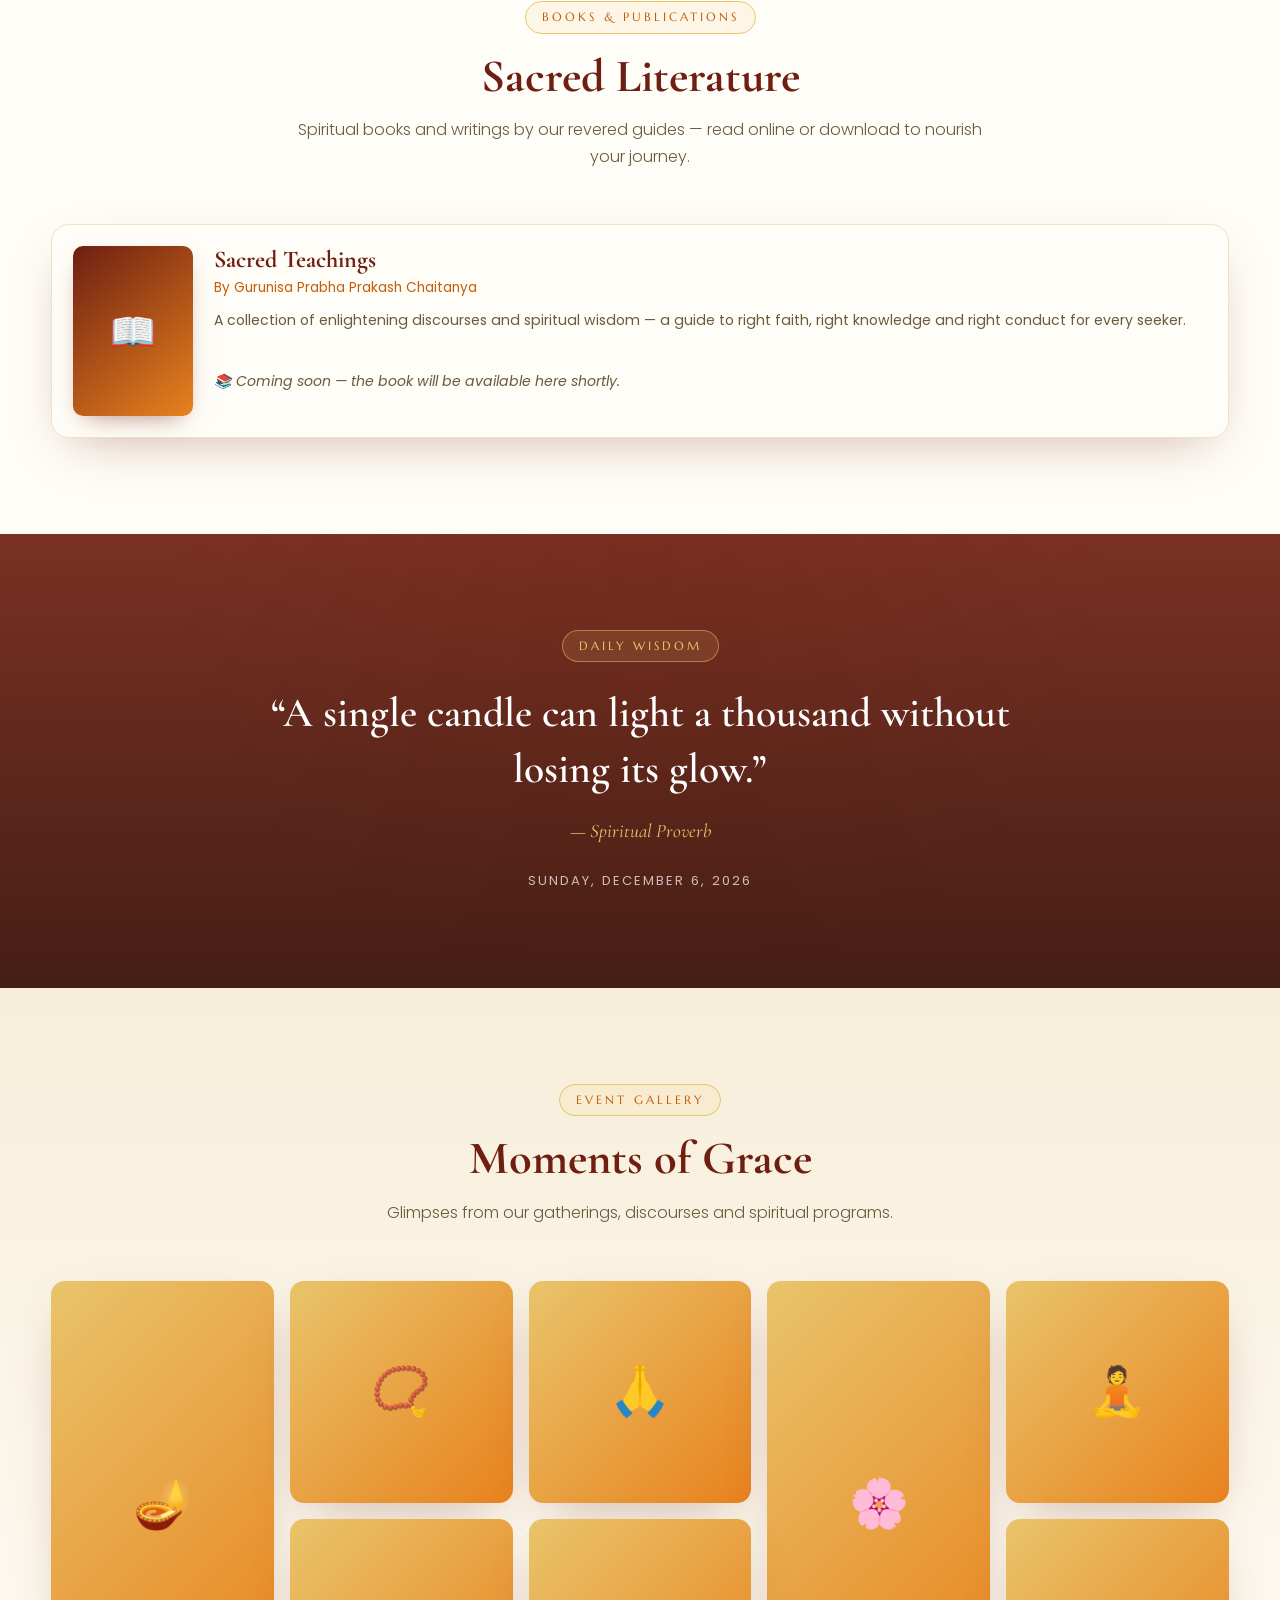
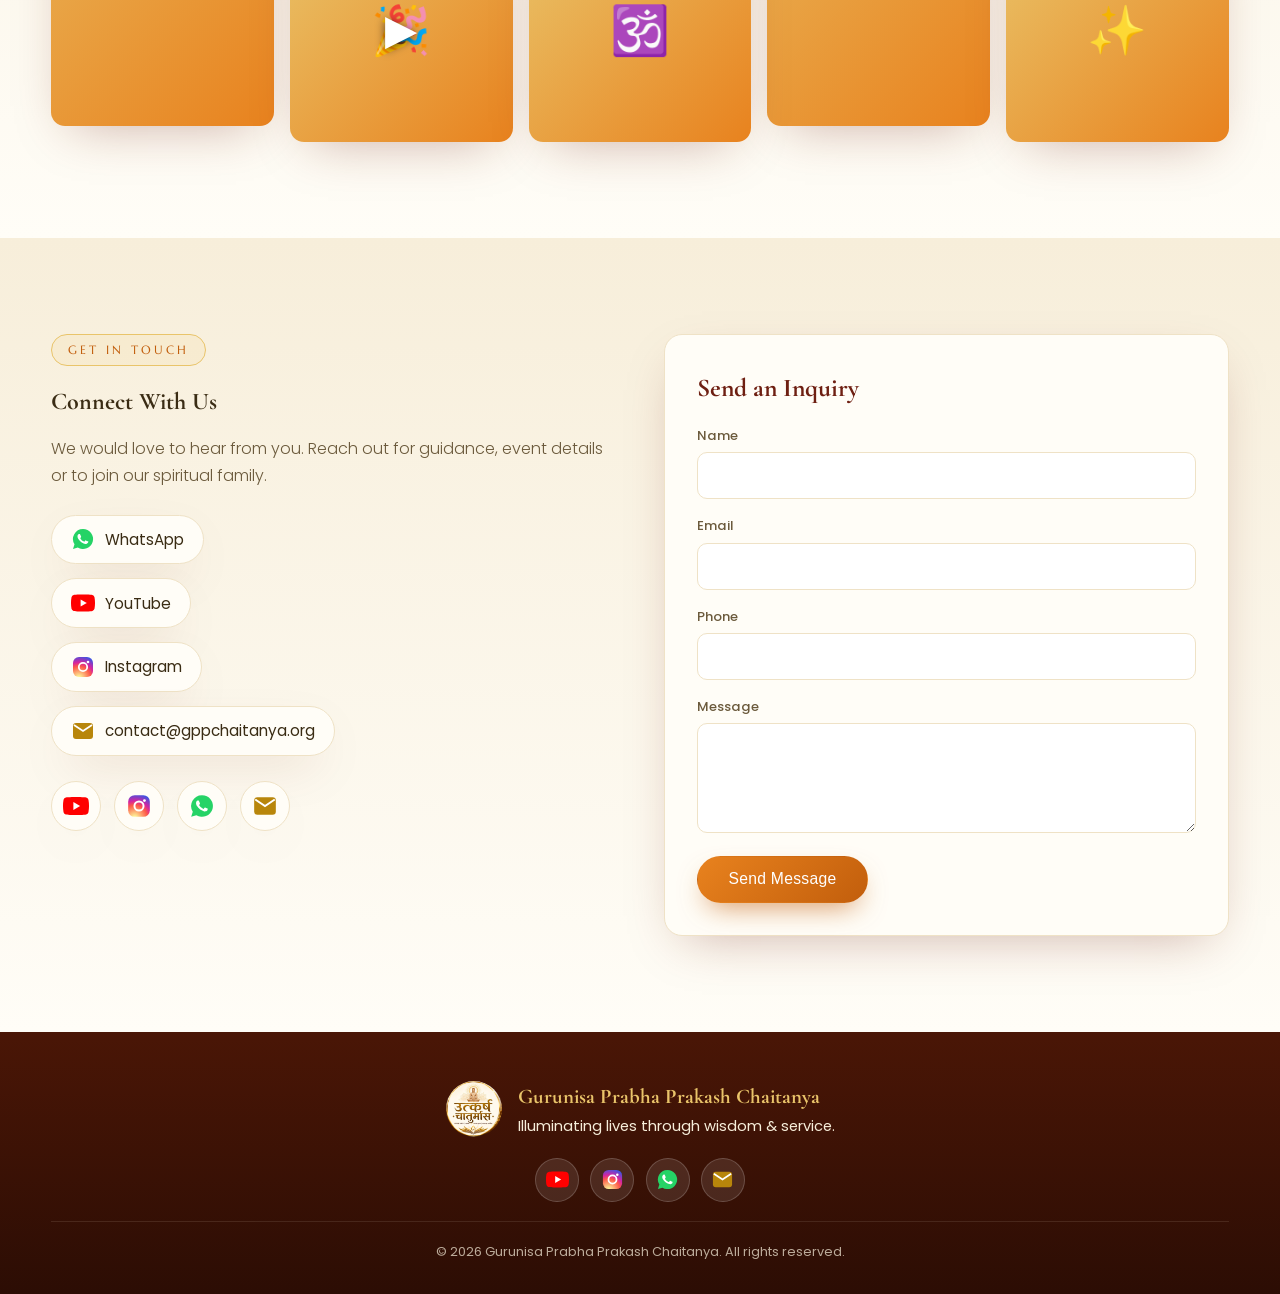
==== commit 1e29981d: "Add Books & Publications section with Drive read-online + download - New Books section and nav link;" ====
--- a/index.html
+++ b/index.html
@@ -53,6 +53,7 @@
       <a href="#about">About</a>
       <a href="#schedule">Schedule</a>
       <a href="#teachings">Teachings</a>
+      <a href="#books">Books</a>
       <a href="#wisdom">Daily Wisdom</a>
       <a href="#gallery">Gallery</a>
       <a href="#contact">Contact</a>
@@ -114,6 +115,18 @@
     </div>
     <div class="topic-chips" id="topicChips"></div>
     <div class="teaching-grid" id="teachingGrid"><!-- injected by JS --></div>
+  </div>
+</section>
+
+<!-- ============ BOOKS ============ -->
+<section class="section" id="books">
+  <div class="container">
+    <div class="section-head reveal">
+      <span class="kicker">Books &amp; Publications</span>
+      <h2>Sacred Literature</h2>
+      <p class="lead">Spiritual books and writings by our revered guides — read online or download to nourish your journey.</p>
+    </div>
+    <div class="book-grid" id="bookGrid"><!-- injected by JS --></div>
   </div>
 </section>
 
@@ -210,6 +223,15 @@
   </div>
 </div>
 
+<!-- ============ BOOK READER MODAL ============ -->
+<div class="modal book-modal" id="bookModal" aria-hidden="true">
+  <div class="modal-backdrop" data-close></div>
+  <div class="book-reader" role="dialog" aria-modal="true">
+    <button class="modal-close" data-close aria-label="Close">×</button>
+    <iframe id="bookFrame" src="" title="Book reader" allow="autoplay"></iframe>
+  </div>
+</div>
+
 <!-- ============ IMAGE LIGHTBOX ============ -->
 <div class="lightbox" id="lightbox" aria-hidden="true">
   <button class="modal-close" data-lbclose aria-label="Close">×</button>
--- a/css/style.css
+++ b/css/style.css
@@ -54,7 +54,7 @@
 .site-header.scrolled{background:rgba(255,253,247,.92);box-shadow:0 6px 24px -14px rgba(110,31,18,.4);backdrop-filter:blur(10px)}
 .header-inner{display:flex;align-items:center;justify-content:space-between;padding:.7rem 0}
 .brand{display:flex;align-items:center;gap:.7rem}
-.brand-logo{width:50px;height:50px;filter:drop-shadow(0 4px 8px rgba(184,134,11,.4))}
+.brand-logo{width:50px;height:50px;border-radius:50%;object-fit:cover;filter:drop-shadow(0 4px 8px rgba(184,134,11,.4))}
 .brand-text{display:flex;flex-direction:column;line-height:1.05;color:var(--ink)}
 .site-header:not(.scrolled) .brand-text{color:#fff;text-shadow:0 2px 8px rgba(0,0,0,.4)}
 .brand-text strong{font-size:1.12rem;font-weight:700;max-width:240px;line-height:1.1}
@@ -81,7 +81,7 @@
   mix-blend-mode:screen;animation:glow 6s ease-in-out infinite alternate}
 @keyframes glow{from{opacity:.6}to{opacity:1}}
 .hero-content{position:relative;z-index:2;padding-top:60px}
-.hero-logo{width:110px;height:110px;margin:0 auto 1.2rem;animation:floaty 5s ease-in-out infinite;filter:drop-shadow(0 10px 24px rgba(0,0,0,.5))}
+.hero-logo{width:120px;height:120px;border-radius:50%;object-fit:cover;margin:0 auto 1.2rem;box-shadow:0 10px 30px rgba(0,0,0,.45);animation:floaty 5s ease-in-out infinite}
 @keyframes floaty{0%,100%{transform:translateY(0)}50%{transform:translateY(-12px)}}
 .hero-eyebrow{font-family:'Marcellus',serif;letter-spacing:4px;text-transform:uppercase;font-size:.8rem;color:var(--gold-light);margin-bottom:1rem}
 .hero-title{font-size:clamp(2.1rem,5.4vw,4rem);font-weight:700;line-height:1.12;text-shadow:0 6px 26px rgba(0,0,0,.5)}
@@ -149,6 +149,25 @@
 .teaching-card p{font-size:.9rem;color:var(--ink-soft);margin-top:.4rem}
 .teaching-card a.read{display:inline-block;margin-top:.8rem;color:var(--saffron-deep);font-size:.85rem;font-weight:500}
 
+/* books */
+.book-grid{display:grid;grid-template-columns:repeat(auto-fit,minmax(280px,1fr));gap:1.8rem}
+.book-card{display:flex;gap:1.3rem;background:var(--ivory);border:1px solid var(--cream-deep);border-radius:var(--radius);box-shadow:var(--shadow);padding:1.3rem;transition:.4s}
+.book-card:hover{transform:translateY(-6px)}
+.book-cover{flex:0 0 120px;width:120px;height:170px;border-radius:10px;overflow:hidden;background:linear-gradient(140deg,var(--maroon),var(--saffron));
+  display:flex;align-items:center;justify-content:center;color:#fff;font-size:2.4rem;box-shadow:0 10px 24px -12px rgba(110,31,18,.6)}
+.book-cover img{width:100%;height:100%;object-fit:cover}
+.book-info{display:flex;flex-direction:column}
+.book-info h3{font-family:'Cormorant Garamond',serif;font-size:1.5rem;color:var(--maroon);line-height:1.15}
+.book-info .author{color:var(--saffron-deep);font-size:.85rem;margin:.2rem 0 .6rem}
+.book-info p{font-size:.88rem;color:var(--ink-soft);flex:1}
+.book-actions{display:flex;gap:.6rem;flex-wrap:wrap;margin-top:.9rem}
+.book-soon{font-size:.85rem;color:var(--ink-soft);font-style:italic;margin-top:.9rem}
+
+/* book reader modal */
+.book-modal .book-reader{position:relative;width:min(900px,100%);height:88vh;background:#fff;border-radius:var(--radius);overflow:hidden;box-shadow:var(--shadow)}
+.book-modal .modal-close{z-index:2;background:rgba(0,0,0,.5);color:#fff;border-radius:50%;width:38px;height:38px}
+.book-reader iframe{width:100%;height:100%;border:0}
+
 /* daily wisdom */
 .daily-wisdom{text-align:center;background:
   linear-gradient(180deg,rgba(110,31,18,.92),rgba(60,18,8,.95)),
@@ -208,7 +227,7 @@
 .site-footer{background:linear-gradient(180deg,#4a1606,#2c0d04);color:#f7eeda;padding:3rem 0 2rem}
 .footer-inner{display:flex;flex-direction:column;align-items:center;gap:1.2rem;text-align:center}
 .footer-brand{display:flex;align-items:center;gap:1rem}
-.footer-logo{width:56px;height:56px}
+.footer-logo{width:56px;height:56px;border-radius:50%;object-fit:cover}
 .footer-brand p{font-size:.92rem;text-align:left}
 .footer-brand strong{font-family:'Cormorant Garamond',serif;font-size:1.3rem;color:var(--gold-light)}
 .footer-copy{font-size:.8rem;opacity:.7;border-top:1px solid rgba(247,238,218,.15);padding-top:1.2rem;width:100%}
